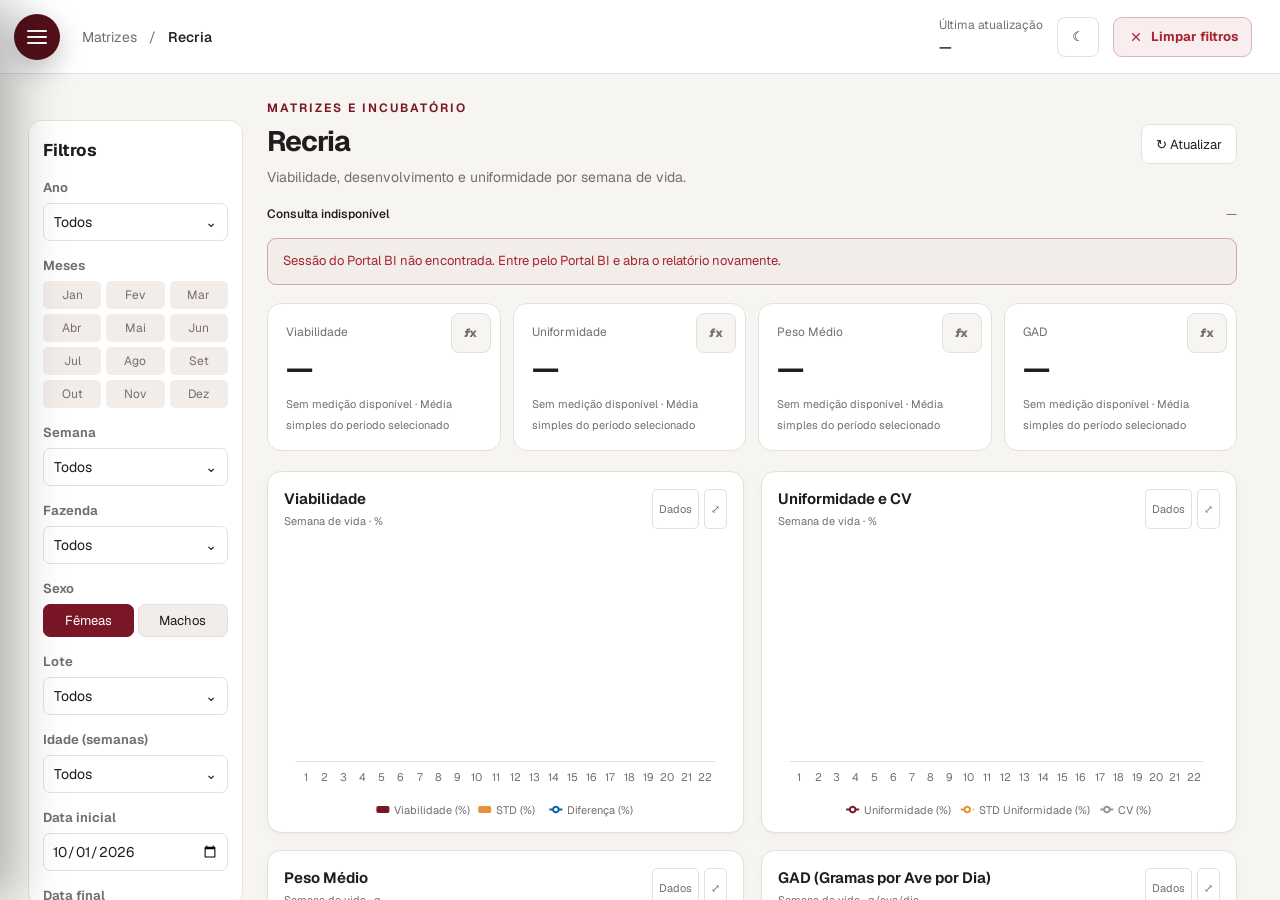
==== index.html @ 06d741af "Add incubator egg utilization views Add egg-origin filtering and classification, weekly and monthly " ====
<!DOCTYPE html>
<html lang="pt-BR" data-theme="light">
<head>
  <meta charset="utf-8">
  <meta name="viewport" content="width=device-width, initial-scale=1">
  <meta name="description" content="BI Matrizes — Viabilidade, desenvolvimento e uniformidade por semana de vida.">
  <link rel="icon" href="assets/img/favicon-granja.png">
  <title>BI Matrizes | Recria</title>
  <script>
    try { const theme = localStorage.getItem('bi-zootecnico-theme'); document.documentElement.dataset.theme = theme === 'dark' ? 'dark' : 'light'; } catch (_) {}
  </script>
  <link rel="stylesheet" href="assets/vendor/geist/index.css">
  <link rel="stylesheet" href="assets/css/zootecnico-base.css?v=20261008-filtros-abertos">
  <link rel="stylesheet" href="assets/css/matrizes.css?v=20261023-origem-ovos">
</head>
<body class="matrizes-page" data-page="recria">
  <div id="matrizesApp"></div>
  <noscript>Ative o JavaScript para consultar os indicadores de Matrizes.</noscript>
  <script src="assets/vendor/echarts/echarts.min.js"></script>
  <script src="assets/js/config.js?v=20261008-filtros-abertos"></script>
  <script src="assets/js/api.js?v=20261008-filtros-abertos"></script>
  <script src="assets/js/theme.js?v=20261008-filtros-abertos"></script>
  <script src="assets/js/matrizes-settings.js?v=20261008-filtros-abertos"></script>
  <script src="assets/js/matrizes-data.js?v=20261008-filtros-abertos"></script>
  <script src="assets/js/matrizes-pages.js?v=20261023-origem-ovos"></script>
  <script src="assets/js/matrizes-sidebar.js?v=20261008-filtros-abertos-sidebar"></script>
  <script src="assets/js/matrizes-formulas.js?v=20261023-origem-ovos"></script>
  <script src="assets/js/matrizes-chart-labels.js?v=20261008-filtros-abertos"></script>
  <script src="assets/js/matrizes-chart-layout.js?v=20261008-filtros-abertos"></script>
  <script src="assets/js/matrizes-chart-style.js?v=20261008-filtros-abertos"></script>
  <script src="assets/js/matrizes-period-drill.js?v=20261019-dia-semana"></script>
  <script src="assets/js/matrizes-app.js?v=20261023-origem-ovos"></script>
</body>
</html>
---- assets/vendor/geist/index.css ----
/* geist-cyrillic-ext-wght-normal */
@font-face {
  font-family: 'Geist Variable';
  font-style: normal;
  font-display: swap;
  font-weight: 100 900;
  src: url(./files/geist-cyrillic-ext-wght-normal.woff2) format('woff2-variations');
  unicode-range: U+0460-052F,U+1C80-1C8A,U+20B4,U+2DE0-2DFF,U+A640-A69F,U+FE2E-FE2F;
}

/* geist-cyrillic-wght-normal */
@font-face {
  font-family: 'Geist Variable';
  font-style: normal;
  font-display: swap;
  font-weight: 100 900;
  src: url(./files/geist-cyrillic-wght-normal.woff2) format('woff2-variations');
  unicode-range: U+0301,U+0400-045F,U+0490-0491,U+04B0-04B1,U+2116;
}

/* geist-vietnamese-wght-normal */
@font-face {
  font-family: 'Geist Variable';
  font-style: normal;
  font-display: swap;
  font-weight: 100 900;
  src: url(./files/geist-vietnamese-wght-normal.woff2) format('woff2-variations');
  unicode-range: U+0102-0103,U+0110-0111,U+0128-0129,U+0168-0169,U+01A0-01A1,U+01AF-01B0,U+0300-0301,U+0303-0304,U+0308-0309,U+0323,U+0329,U+1EA0-1EF9,U+20AB;
}

/* geist-latin-ext-wght-normal */
@font-face {
  font-family: 'Geist Variable';
  font-style: normal;
  font-display: swap;
  font-weight: 100 900;
  src: url(./files/geist-latin-ext-wght-normal.woff2) format('woff2-variations');
  unicode-range: U+0100-02BA,U+02BD-02C5,U+02C7-02CC,U+02CE-02D7,U+02DD-02FF,U+0304,U+0308,U+0329,U+1D00-1DBF,U+1E00-1E9F,U+1EF2-1EFF,U+2020,U+20A0-20AB,U+20AD-20C0,U+2113,U+2C60-2C7F,U+A720-A7FF;
}

/* geist-latin-wght-normal */
@font-face {
  font-family: 'Geist Variable';
  font-style: normal;
  font-display: swap;
  font-weight: 100 900;
  src: url(./files/geist-latin-wght-normal.woff2) format('woff2-variations');
  unicode-range: U+0000-00FF,U+0131,U+0152-0153,U+02BB-02BC,U+02C6,U+02DA,U+02DC,U+0304,U+0308,U+0329,U+2000-206F,U+20AC,U+2122,U+2191,U+2193,U+2212,U+2215,U+FEFF,U+FFFD;
}
---- assets/css/zootecnico-base.css ----
:root {
  color-scheme: light;

  --background: #f7f5f1;
  --foreground: #211b1d;

  --card: #ffffff;
  --card-foreground: #211b1d;

  --popover: #ffffff;
  --popover-foreground: #211b1d;

  --primary: #7a1726;
  --primary-foreground: #ffffff;
  --primary-2: #a52a3c;

  --secondary: #f2ede9;
  --secondary-foreground: #352d2f;

  --accent: #c29b2f;
  --accent-foreground: #211b1d;

  --muted: #f1ede8;
  --muted-foreground: #766d70;

  --border: #e6dfda;
  --input: #e6dfda;
  --ring: rgba(122, 23, 38, 0.24);

  --destructive: #a62532;

  --radius: 14px;

  --shadow-sm:
    0 1px 2px rgba(24, 18, 20, 0.03), 0 4px 14px rgba(24, 18, 20, 0.025);

  --shadow-md:
    0 1px 2px rgba(24, 18, 20, 0.04), 0 12px 34px rgba(24, 18, 20, 0.055);
}

.api-filter-progress { position:fixed; right:20px; bottom:18px; z-index:3000; display:flex; align-items:center; gap:10px; padding:12px 18px; border:1px solid var(--border); border-radius:10px; background:var(--card); color:var(--primary); box-shadow:0 5px 22px #0002; font-size:13px; font-weight:650; pointer-events:none; }
.api-filter-progress::before { content:""; width:15px; height:15px; border:2px solid var(--border); border-top-color:var(--primary); border-radius:50%; animation:api-filter-spin .8s linear infinite; }
@keyframes api-filter-spin { to { transform:rotate(360deg); } }
@media (prefers-reduced-motion:reduce) { .api-filter-progress::before { animation:none; } }

:root[data-theme="dark"] {
  color-scheme: dark;

  --background: #111113;
  --foreground: #f3eeee;

  --card: #171719;
  --card-foreground: #f3eeee;

  --popover: #1b1b1e;
  --popover-foreground: #f3eeee;

  --primary: #b84b5e;
  --primary-foreground: #ffffff;
  --primary-2: #8d2538;

  --secondary: #232326;
  --secondary-foreground: #f0e9e9;

  --accent: #d1ad42;
  --accent-foreground: #171719;

  --muted: #222225;
  --muted-foreground: #aaa0a3;

  --border: #2e2e33;
  --input: #333338;
  --ring: rgba(184, 75, 94, 0.28);

  --destructive: #d1505b;

  --shadow-sm: 0 1px 2px rgba(0, 0, 0, 0.28);

  --shadow-md: 0 16px 42px rgba(0, 0, 0, 0.32);
}

* {
  box-sizing: border-box;
}

html,
body {
  margin: 0;
  min-height: 100%;
}

body {
  background:
    radial-gradient(
      circle at 86% -10%,
      color-mix(in srgb, var(--primary) 7%, transparent),
      transparent 28%
    ),
    var(--background);

  color: var(--foreground);

  font-family:
    Inter,
    ui-sans-serif,
    system-ui,
    -apple-system,
    BlinkMacSystemFont,
    "Segoe UI",
    sans-serif;

  -webkit-font-smoothing: antialiased;
}

button,
select,
input {
  font: inherit;
}

.hidden {
  display: none !important;
}

.app-shell {
  width: min(1760px, calc(100% - 32px));
  margin: 0 auto;
  padding: 26px 0 42px;
}

.page-header {
  display: flex;
  align-items: flex-start;
  justify-content: space-between;
  gap: 24px;

  margin-bottom: 20px;
}

.page-header h1 {
  margin: 5px 0 4px;

  font-size: clamp(28px, 2.1vw, 38px);
  line-height: 1.05;

  font-weight: 760;
  letter-spacing: -0.04em;
}

.page-header p {
  margin: 0;

  color: var(--muted-foreground);

  font-size: 13px;
}

.eyebrow {
  color: var(--accent);

  font-size: 10px;
  font-weight: 800;

  letter-spacing: 0.07em;
  text-transform: uppercase;
}

.header-toolbar {
  display: flex;
  align-items: center;
  gap: 10px;
}

.icon-button {
  min-width: 40px;
  height: 40px;

  display: inline-flex;
  align-items: center;
  justify-content: center;
  gap: 8px;

  padding: 0 11px;

  border: 1px solid var(--border);
  border-radius: 10px;

  background: var(--card);
  color: var(--foreground);

  cursor: pointer;
  text-decoration: none;

  box-shadow: var(--shadow-sm);
}

.icon-button:hover {
  background: var(--secondary);
}

.icon-button-label {
  min-width: auto;

  color: var(--primary);

  font-size: 12px;
  font-weight: 700;
}

.update-meta {
  padding-left: 12px;

  border-left: 1px solid var(--border);
}

.update-meta span {
  display: block;

  margin-bottom: 2px;

  color: var(--muted-foreground);

  font-size: 9px;
  font-weight: 800;

  letter-spacing: 0.05em;
  text-transform: uppercase;
}

.update-meta strong {
  display: block;

  font-size: 11px;
  font-weight: 650;
}

.card {
  border: 1px solid var(--border);
  border-radius: var(--radius);

  background: var(--card);
  color: var(--card-foreground);

  box-shadow: var(--shadow-sm);
}

.filter-card {
  margin-bottom: 16px;
  padding: 14px;
}

.filter-card-top {
  display: flex;
  align-items: flex-start;
  justify-content: space-between;
  gap: 16px;

  margin-bottom: 12px;
}

.filter-card-top h2 {
  margin: 0;

  font-size: 13px;
}

.filter-card-top p {
  margin: 2px 0 0;

  color: var(--muted-foreground);

  font-size: 10px;
}

.filters-grid {
  display: grid;
  gap: 9px;
}

.first-page-filters {
  grid-template-columns: repeat(6, minmax(145px, 1fr));
}

.details-filters {
  grid-template-columns: repeat(5, minmax(145px, 1fr));
}

.filter-field {
  min-width: 0;
}

.filter-field > span {
  display: block;

  margin: 0 0 5px 2px;

  color: var(--muted-foreground);

  font-size: 9px;
  font-weight: 750;
}

.filter-field select {
  width: 100%;
  min-height: 40px;

  padding: 0 11px;

  border: 1px solid var(--input);
  border-radius: 9px;

  background: var(--background);
  color: var(--foreground);
}

.button {
  min-height: 36px;

  padding: 0 13px;

  border: 1px solid transparent;
  border-radius: 9px;

  cursor: pointer;

  font-size: 11px;
  font-weight: 700;
}

.button-ghost-danger {
  border-color: color-mix(in srgb, var(--destructive) 22%, var(--border));

  background: color-mix(in srgb, var(--destructive) 8%, var(--card));

  color: var(--destructive);
}

.button-ghost-danger:hover {
  background: var(--destructive);
  color: #fff;
}

/* Choices.js */
.choices {
  margin: 0 !important;
}

.choices__inner {
  min-height: 40px !important;

  display: flex;
  align-items: center;

  padding: 6px 32px 6px 10px !important;

  border: 1px solid var(--input) !important;
  border-radius: 9px !important;

  background: var(--background) !important;
  color: var(--foreground) !important;

  font-size: 12px !important;
}

.is-focused .choices__inner,
.is-open .choices__inner {
  border-color: var(--primary) !important;

  box-shadow: 0 0 0 3px var(--ring) !important;
}

.choices__list--single {
  padding: 0 !important;
}

.choices__list--dropdown,
.choices__list[aria-expanded] {
  z-index: 60 !important;

  margin-top: 6px !important;

  border: 1px solid var(--border) !important;
  border-radius: 10px !important;

  background: var(--popover) !important;
  color: var(--popover-foreground) !important;

  box-shadow: var(--shadow-md) !important;
}

.choices__input {
  border: 1px solid var(--border) !important;
  border-radius: 8px !important;

  background: var(--background) !important;
  color: var(--foreground) !important;
}

.choices__item--selectable.is-highlighted {
  background: var(--secondary) !important;
  color: var(--foreground) !important;
}

/* Alert */
.alert {
  margin-bottom: 14px;
  padding: 11px 13px;

  border-radius: 10px;

  font-size: 11px;
}

.alert-error {
  border: 1px solid color-mix(in srgb, var(--destructive) 34%, var(--border));

  background: color-mix(in srgb, var(--destructive) 9%, var(--card));

  color: var(--destructive);
}

/* First page grid */
.dashboard-grid {
  display: grid;
  grid-template-columns: repeat(3, minmax(0, 1fr));

  gap: 12px;
}

.metric-card {
  min-width: 0;

  padding: 13px;

  border: 1px solid var(--border);
  border-radius: var(--radius);

  background: var(--card);

  box-shadow: var(--shadow-sm);
}

.metric-card-wide {
  grid-column: span 2;
}

.metric-card-header {
  display: flex;
  align-items: center;
  justify-content: space-between;
  gap: 10px;

  padding-bottom: 9px;
  margin-bottom: 3px;

  border-bottom: 1px solid var(--border);
}

.metric-card-header h2 {
  margin: 0;

  color: var(--primary);

  font-size: 13px;
}

.metric-card-header p {
  margin: 2px 0 0;

  color: var(--muted-foreground);

  font-size: 9px;
}

.card-actions {
  display: flex;
  align-items: center;
  gap: 5px;
}

.mini-button,
.details-button {
  height: 28px;

  display: inline-flex;
  align-items: center;
  justify-content: center;

  padding: 0 8px;

  border: 1px solid var(--border);
  border-radius: 8px;

  background: var(--background);
  color: var(--muted-foreground);

  cursor: pointer;
  text-decoration: none;

  font-size: 9px;
  font-weight: 700;
}

.details-button:hover,
.mini-button:hover {
  background: var(--secondary);
  color: var(--primary);
}

.metric-table-wrapper {
  width: 100%;
  overflow-x: auto;

  scrollbar-width: thin;
}

.metric-table {
  width: 100%;
  min-width: 410px;

  border-collapse: separate;
  border-spacing: 0;

  font-size: 10px;
}

.metric-table th,
.metric-table td {
  padding: 5px 7px;

  border-bottom: 1px solid var(--border);

  text-align: right;
  white-space: nowrap;

  font-variant-numeric: tabular-nums;
}

.metric-table thead th {
  background: var(--card);
  color: var(--primary);

  font-size: 9px;
}

.metric-table .month-cell {
  text-align: left;

  color: var(--muted-foreground);
}

.metric-table tbody tr:hover {
  background: var(--secondary);
}

.metric-table .total-row {
  background: var(--secondary);

  font-weight: 800;
}

.metric-table .total-row .month-cell {
  color: var(--primary);
}

.metric-value-link {
  display: block;

  margin: -5px -7px;
  padding: 5px 7px;

  color: inherit;
  text-decoration: none;

  border-radius: 5px;
}

.metric-value-link:hover {
  background: color-mix(in srgb, var(--primary) 8%, transparent);

  color: var(--primary);
}

.table-sort-button {
  width: 100%;

  display: inline-flex;
  align-items: center;
  justify-content: flex-end;
  gap: 3px;

  padding: 0;

  border: 0;

  background: transparent;
  color: inherit;

  cursor: pointer;

  font: inherit;
  font-weight: inherit;
}

.table-sort-button-month {
  justify-content: flex-start;
}

.sort-icon {
  color: var(--muted-foreground);

  font-size: 8px;
}

.skeleton {
  height: 330px;

  border: 1px solid var(--border);
  border-radius: var(--radius);

  background: linear-gradient(
    90deg,
    var(--card) 0%,
    var(--secondary) 45%,
    var(--card) 100%
  );

  background-size: 220% 100%;

  animation: skeleton 1.2s ease infinite;
}

@keyframes skeleton {
  to {
    background-position: -120% 0;
  }
}

/* Details */
.back-link {
  display: inline-block;

  margin-bottom: 9px;

  color: var(--primary);

  text-decoration: none;

  font-size: 10px;
  font-weight: 700;
}

.details-top-grid {
  display: grid;
  grid-template-columns:
    minmax(190px, 0.62fr)
    minmax(0, 1.5fr)
    minmax(0, 1.5fr);

  gap: 12px;

  margin-bottom: 12px;
}

.metric-summary-card,
.chart-card {
  padding: 15px;
}

.card-heading-row {
  display: flex;
  align-items: flex-start;
  justify-content: space-between;
  gap: 12px;
}

.card-heading-row h2 {
  margin: 2px 0 0;

  font-size: 14px;
}

.card-heading-row p {
  margin: 3px 0 0;

  color: var(--muted-foreground);

  font-size: 10px;
}

.card-kicker {
  color: var(--muted-foreground);

  font-size: 9px;
  font-weight: 800;

  text-transform: uppercase;
  letter-spacing: 0.055em;
}

.metric-summary-value {
  margin-top: 38px;

  font-size: clamp(38px, 4vw, 58px);
  font-weight: 760;

  letter-spacing: -0.055em;
}

.metric-summary-caption {
  margin-top: 6px;

  color: var(--muted-foreground);

  font-size: 10px;
}

.mini-link {
  color: var(--primary);

  font-size: 9px;
  font-weight: 700;

  text-decoration: none;
}

.chart {
  width: 100%;
}

.chart-ranking {
  height: 360px;
}

.chart-evolution {
  height: 390px;
}

.evolution-card {
  padding: 15px;
}

.updating-pill {
  position: fixed;
  right: 18px;
  bottom: 18px;

  z-index: 1000;

  display: inline-flex;
  align-items: center;
  gap: 8px;

  padding: 9px 12px;

  border: 1px solid var(--border);
  border-radius: 999px;

  background: var(--popover);
  color: var(--popover-foreground);

  box-shadow: var(--shadow-md);

  font-size: 10px;
  font-weight: 700;
}

.spinner {
  width: 12px;
  height: 12px;

  border: 2px solid var(--border);
  border-top-color: var(--primary);
  border-radius: 50%;

  animation: spin 0.65s linear infinite;
}

@keyframes spin {
  to {
    transform: rotate(360deg);
  }
}

/* Dialog */
.dialog-layer {
  position: fixed;
  inset: 0;

  z-index: 9999;

  display: grid;
  place-items: center;

  padding: 18px;
}

.dialog-backdrop {
  position: absolute;
  inset: 0;

  background: rgba(0, 0, 0, 0.44);
  backdrop-filter: blur(4px);
}

.dialog-card {
  position: relative;
  z-index: 1;

  width: min(620px, 100%);
  max-height: 90vh;

  overflow-y: auto;

  padding: 18px;

  border: 1px solid var(--border);
  border-radius: 16px;

  background: var(--popover);
  color: var(--popover-foreground);

  box-shadow: var(--shadow-md);
}

.dialog-header {
  display: flex;
  align-items: flex-start;
  justify-content: space-between;
  gap: 18px;

  margin-bottom: 16px;
}

.dialog-header h2 {
  margin: 3px 0 0;
}

.info-block {
  margin-bottom: 14px;
}

.info-block > span {
  display: block;

  margin-bottom: 5px;

  color: var(--muted-foreground);

  font-size: 9px;
  font-weight: 800;

  text-transform: uppercase;
}

.info-block p {
  margin: 0;

  font-size: 12px;
  line-height: 1.55;
}

.code-inline {
  padding: 10px;

  border: 1px solid var(--border);
  border-radius: 9px;

  background: var(--background);

  font-family: Consolas, monospace;
  font-size: 11px;
}

.notice {
  margin: 12px 0;
  padding: 10px;

  border: 1px solid var(--border);
  border-radius: 9px;

  background: color-mix(in srgb, var(--accent) 10%, var(--card));

  font-size: 11px;
}

.notice p {
  margin: 4px 0 0;
}

.code-details summary {
  cursor: pointer;

  color: var(--primary);

  font-size: 10px;
  font-weight: 700;
}

.code-details pre {
  overflow-x: auto;

  padding: 12px;

  border-radius: 10px;

  background: #0d0d0f;
  color: #f4efef;

  font-size: 10px;
}

/* Formulas page compatibility */
.formula-grid {
  display: grid;
  grid-template-columns: repeat(2, minmax(0, 1fr));

  gap: 12px;
}

.formula-card {
  padding: 15px;

  border: 1px solid var(--border);
  border-radius: var(--radius);

  background: var(--card);

  box-shadow: var(--shadow-sm);
}

.formula-title h2 {
  margin: 0;

  color: var(--primary);
}

.formula-title span {
  color: var(--muted-foreground);

  font-size: 9px;
}

.formula-section {
  margin-top: 13px;
}

.formula-section strong {
  display: block;

  margin-bottom: 5px;

  color: var(--muted-foreground);

  font-size: 9px;

  text-transform: uppercase;
}

.formula-section p {
  margin: 0;

  font-size: 11px;
}

/* Responsive */
@media (max-width: 1300px) {
  .first-page-filters {
    grid-template-columns: repeat(3, minmax(180px, 1fr));
  }

  .details-filters {
    grid-template-columns: repeat(3, minmax(170px, 1fr));
  }

  .dashboard-grid {
    grid-template-columns: repeat(2, minmax(0, 1fr));
  }

  .details-top-grid {
    grid-template-columns: repeat(2, minmax(0, 1fr));
  }

  .metric-summary-card {
    grid-column: 1 / -1;
  }
}

@media (max-width: 780px) {
  .app-shell {
    width: min(100% - 18px, 1760px);
    padding-top: 16px;
  }

  .page-header {
    flex-direction: column;
    gap: 12px;
  }

  .header-toolbar {
    width: 100%;
  }

  .update-meta {
    margin-left: auto;
  }

  .filter-card-top p {
    display: none;
  }

  .first-page-filters,
  .details-filters,
  .dashboard-grid,
  .details-top-grid,
  .formula-grid {
    grid-template-columns: 1fr;
  }

  .metric-card-wide {
    grid-column: span 1;
  }

  .chart-ranking {
    height: 330px;
  }

  .chart-evolution {
    height: 350px;
  }

  .metric-summary-card {
    grid-column: auto;
  }
}

/* ============================================================
   V5.1 - LEGIBILIDADE E FILTROS NATIVOS ESTÁVEIS
   ============================================================ */

body {
  font-size: 15px;
}

.page-header h1 {
  font-size: clamp(34px, 2.45vw, 44px);
}

.page-header p {
  font-size: 15px;
}

.eyebrow {
  font-size: 12px;
}

.update-meta span {
  font-size: 10px;
}

.update-meta strong {
  font-size: 13px;
}

.icon-button-label {
  font-size: 13px;
}

.filter-card-top h2 {
  font-size: 15px;
}

.filter-card-top p {
  font-size: 12px;
}

.filter-field > span {
  margin-bottom: 6px;
  font-size: 11px;
}

.filter-field select {
  min-height: 44px;
  padding: 0 38px 0 12px;

  border: 1px solid var(--input);
  border-radius: 10px;

  background-color: var(--background);
  color: var(--foreground);

  font-size: 14px;

  cursor: pointer;

  outline: none;

  transition:
    border-color 0.16s ease,
    box-shadow 0.16s ease,
    background-color 0.16s ease;
}

.filter-field select:hover {
  border-color: color-mix(in srgb, var(--primary) 45%, var(--border));
}

.filter-field select:focus {
  border-color: var(--primary);

  box-shadow: 0 0 0 3px var(--ring);
}

.button {
  font-size: 12px;
}

.metric-card-header h2 {
  font-size: 15px;
}

.metric-card-header p {
  font-size: 11px;
}

.mini-button,
.details-button {
  height: 30px;
  font-size: 10px;
}

.metric-table {
  min-width: 430px;
  font-size: 11.5px;
}

.metric-table thead th {
  font-size: 10.5px;
}

.metric-table th,
.metric-table td {
  padding: 6px 8px;
}

.card-heading-row h2 {
  font-size: 16px;
}

.card-heading-row p,
.metric-summary-caption {
  font-size: 11px;
}

.card-kicker {
  font-size: 10px;
}

.back-link {
  font-size: 11px;
}

.formula-title h2 {
  font-size: 17px;
}

.formula-section strong {
  font-size: 10px;
}

.formula-section p {
  font-size: 12px;
}

/* A V5.1 não depende mais de Choices.js.
   Mantemos esse fallback para evitar qualquer resíduo visual
   caso o navegador ainda tenha o CSS antigo em cache. */
.choices {
  display: none !important;
}

.filter-field select {
  display: block !important;
  visibility: visible !important;
  opacity: 1 !important;
  pointer-events: auto !important;
  position: relative !important;
  z-index: 2;
}

@media (max-width: 780px) {
  .page-header h1 {
    font-size: 30px;
  }

  .filter-field select {
    min-height: 46px;
    font-size: 15px;
  }

  .metric-table {
    font-size: 12px;
  }
}

/* ============================================================
   V5.2 - GEIST + +1 ponto de legibilidade
   ============================================================ */

body {
  font-family:
    "Geist Variable",
    "Geist",
    ui-sans-serif,
    system-ui,
    -apple-system,
    BlinkMacSystemFont,
    "Segoe UI",
    sans-serif;

  font-size: 16px;
}

.page-header h1 {
  font-size: clamp(35px, 2.5vw, 45px);
}

.page-header p {
  font-size: 16px;
}

.eyebrow {
  font-size: 13px;
}

.update-meta span {
  font-size: 11px;
}

.update-meta strong,
.icon-button-label {
  font-size: 14px;
}

.filter-card-top h2 {
  font-size: 16px;
}

.filter-card-top p {
  font-size: 13px;
}

.filter-field > span {
  font-size: 12px;
}

.filter-field select {
  min-height: 46px;
  font-size: 15px;
}

.button {
  font-size: 13px;
}

.metric-card-header h2 {
  font-size: 16px;
}

.metric-card-header p {
  font-size: 12px;
}

.mini-button,
.details-button {
  font-size: 11px;
}

.metric-table {
  font-size: 12.5px;
}

.metric-table thead th {
  font-size: 11.5px;
}

.card-heading-row h2 {
  font-size: 17px;
}

.card-heading-row p,
.metric-summary-caption {
  font-size: 12px;
}

.card-kicker,
.back-link {
  font-size: 11px;
}

.details-filters-with-indicator {
  grid-template-columns: repeat(6, minmax(140px, 1fr));
}

/* Primeira tela passa a ter 7 filtros: 3 + 4 em telas intermediárias. */
.first-page-filters {
  grid-template-columns: repeat(7, minmax(130px, 1fr));
}

@media (max-width: 1500px) {
  .first-page-filters {
    grid-template-columns: repeat(4, minmax(160px, 1fr));
  }

  .details-filters-with-indicator {
    grid-template-columns: repeat(3, minmax(170px, 1fr));
  }
}

@media (max-width: 780px) {
  .page-header h1 {
    font-size: 31px;
  }

  .first-page-filters,
  .details-filters-with-indicator {
    grid-template-columns: 1fr;
  }

  .filter-field select {
    font-size: 16px;
  }

  .metric-table {
    font-size: 13px;
  }
}

/* ============================================================
   V6 STATIC / MOBILE
   ============================================================ */

.static-note {
  margin-top: 8px;
  font-size: 12px;
  color: var(--muted-foreground);
}

@media (max-width: 640px) {
  .app-shell {
    padding-left: 14px;
    padding-right: 14px;
  }

  .page-header {
    gap: 18px;
  }

  .header-toolbar {
    width: 100%;
    justify-content: space-between;
    flex-wrap: wrap;
  }

  .filter-card {
    padding: 14px;
  }

  .metric-card {
    min-width: 0;
  }

  .metric-card-header {
    align-items: flex-start;
    gap: 12px;
  }

  .metric-table-wrapper {
    -webkit-overflow-scrolling: touch;
    scrollbar-width: thin;
  }

  .metric-value-link {
    min-height: 32px;
    display: inline-flex;
    align-items: center;
  }

  .chart {
    min-height: 330px;
  }

  .chart-ranking {
    min-height: 420px;
  }

  .chart-evolution {
    min-height: 360px;
  }
}

/* ============================================================
   V7.2 - PERÍODO + CHECKBOX MULTISELECT
   ============================================================ */

.date-range-toolbar {
  width: min(560px, 100%);
  margin: -10px 0 12px auto;
  padding: 10px 12px;

  display: grid;
  grid-template-columns:
    auto minmax(130px, 1fr)
    auto minmax(130px, 1fr)
    32px;
  align-items: end;
  gap: 8px;

  border: 1px solid var(--border);
  border-radius: 12px;

  background: var(--card);
  box-shadow: var(--shadow-sm);
}

.date-range-title {
  align-self: center;
  display: flex;
  flex-direction: column;
  padding-right: 4px;
}

.date-range-title span,
.date-range-field span {
  font-size: 10px;
  font-weight: 750;
  color: var(--muted-foreground);
  text-transform: uppercase;
  letter-spacing: 0.04em;
}

.date-range-title strong {
  font-size: 12px;
  white-space: nowrap;
}

.date-range-field {
  display: flex;
  flex-direction: column;
  gap: 4px;
}

.date-range-field input {
  width: 100%;
  min-height: 36px;
  padding: 0 9px;

  border: 1px solid var(--input);
  border-radius: 9px;

  color: var(--foreground);
  background: var(--background);

  font: inherit;
  font-size: 12px;
  outline: none;
}

.date-range-field input:focus {
  border-color: var(--primary);
  box-shadow: 0 0 0 3px var(--ring);
}

.date-range-between {
  align-self: end;
  padding-bottom: 9px;
  font-size: 11px;
  color: var(--muted-foreground);
}

.date-range-clear {
  width: 32px;
  height: 36px;
  display: inline-flex;
  align-items: center;
  justify-content: center;

  border: 1px solid var(--border);
  border-radius: 9px;

  background: transparent;
  color: var(--muted-foreground);

  cursor: pointer;
  font-size: 18px;
}

.date-range-clear:hover {
  color: var(--foreground);
  background: var(--muted);
}

.checkbox-multiselect {
  position: relative;
  width: 100%;
}

.checkbox-multiselect-trigger {
  width: 100%;
  min-height: 40px;
  padding: 0 11px;

  display: flex;
  align-items: center;
  justify-content: space-between;
  gap: 10px;

  border: 1px solid var(--input);
  border-radius: 9px;

  background: var(--background);
  color: var(--foreground);

  font: inherit;
  font-size: 12px;
  text-align: left;
  cursor: pointer;
  outline: none;
}

.checkbox-multiselect-trigger:hover {
  border-color: color-mix(in srgb, var(--primary) 45%, var(--border));
}

.checkbox-multiselect.open .checkbox-multiselect-trigger {
  border-color: var(--primary);
  box-shadow: 0 0 0 3px var(--ring);
}

.checkbox-multiselect-trigger.has-selection .checkbox-multiselect-label {
  font-weight: 700;
}

.checkbox-multiselect-label {
  overflow: hidden;
  text-overflow: ellipsis;
  white-space: nowrap;
}

.checkbox-multiselect-chevron {
  flex: 0 0 auto;
  transition: transform 0.16s ease;
}

.checkbox-multiselect.open .checkbox-multiselect-chevron {
  transform: rotate(180deg);
}

.checkbox-multiselect-panel {
  position: absolute;
  z-index: 90;
  top: calc(100% + 6px);
  left: 0;

  width: max(100%, 260px);
  max-width: 380px;
  display: none;

  border: 1px solid var(--border);
  border-radius: 12px;

  background: var(--popover);
  color: var(--popover-foreground);
  box-shadow: var(--shadow-md);

  overflow: hidden;
}

.checkbox-multiselect.open .checkbox-multiselect-panel {
  display: block;
}

.checkbox-multiselect-search-wrap {
  padding: 9px;
  border-bottom: 1px solid var(--border);
}

.checkbox-multiselect-search {
  width: 100%;
  min-height: 36px;
  padding: 0 10px;

  border: 1px solid var(--input);
  border-radius: 8px;

  background: var(--background);
  color: var(--foreground);

  font: inherit;
  font-size: 12px;
  outline: none;
}

.checkbox-multiselect-search:focus {
  border-color: var(--primary);
}

.checkbox-multiselect-list {
  max-height: 290px;
  overflow-y: auto;
  padding: 6px;
}

.checkbox-option {
  min-height: 36px;
  padding: 6px 8px;

  display: flex;
  align-items: center;
  gap: 9px;

  border-radius: 8px;

  cursor: pointer;
  user-select: none;
  font-size: 12px;
}

.checkbox-option:hover {
  background: var(--muted);
}

.checkbox-option input {
  width: 16px;
  height: 16px;
  margin: 0;
  accent-color: var(--primary);
}

.checkbox-option-all {
  margin-bottom: 4px;
  border-bottom: 1px solid var(--border);
  border-radius: 8px 8px 0 0;
  font-weight: 700;
}

.formula-fx {
  font-size: 10px;
  font-weight: 850;
  letter-spacing: -0.02em;
}

@media (max-width: 860px) {
  .date-range-toolbar {
    width: 100%;
    margin-top: 0;
    grid-template-columns:
      minmax(0, 1fr)
      minmax(0, 1fr)
      32px;
  }

  .date-range-title {
    grid-column: 1 / -1;
  }

  .date-range-between {
    display: none;
  }

  .checkbox-multiselect-panel {
    width: 100%;
    max-width: none;
  }
}

/* ============================================================
   V7.3 - ANO/MÊS CHECKBOX NAS DUAS TELAS
   ============================================================ */

.first-page-filters {
  grid-template-columns: repeat(9, minmax(118px, 1fr));
}

.checkbox-multiselect-panel {
  min-width: 220px;
}

.checkbox-option {
  min-height: 34px;
  padding: 7px 9px;
  border-radius: 0;
}

.checkbox-option-all {
  margin-bottom: 2px;
  border-bottom: 1px solid var(--border);
}

.checkbox-option input {
  flex: 0 0 auto;
}

@media (max-width: 1500px) {
  .first-page-filters {
    grid-template-columns: repeat(5, minmax(145px, 1fr));
  }
}

@media (max-width: 980px) {
  .first-page-filters {
    grid-template-columns: repeat(3, minmax(145px, 1fr));
  }
}

@media (max-width: 640px) {
  .first-page-filters {
    grid-template-columns: 1fr;
  }
}

/* ============================================================
   V7.4 - ANO/MÊS PRIMEIROS + FILTRO EFETIVO
   ============================================================ */

.first-page-filters {
  grid-template-columns: repeat(9, minmax(118px, 1fr));
}

@media (max-width: 1500px) {
  .first-page-filters {
    grid-template-columns: repeat(5, minmax(145px, 1fr));
  }
}

@media (max-width: 980px) {
  .first-page-filters {
    grid-template-columns: repeat(3, minmax(145px, 1fr));
  }
}

@media (max-width: 640px) {
  .first-page-filters {
    grid-template-columns: 1fr;
  }
}

/* Allow grid/flex children to shrink to the viewport. */
.app-shell,
.filters-grid > *,
.details-top-grid > *,
.dashboard-grid > *,
.formula-grid > *,
.page-header > *,
.card-heading-row > *,
.filter-card-top > *,
.chart-card,
.chart-ranking,
.chart-evolution,
.metric-summary-card {
  min-width: 0;
}

.chart {
  width: 100%;
  max-width: 100%;
}

.page-header h1,
.card-heading-row h2,
.metric-summary-value,
.checkbox-option span {
  overflow-wrap: anywhere;
}

.checkbox-multiselect-panel {
  min-width: 0;
  width: 100%;
  max-width: 100%;
}

.checkbox-multiselect-label {
  min-width: 0;
}

@media (max-width: 780px) {
  .filter-card-top,
  .metric-card-header {
    flex-wrap: wrap;
  }

  .metric-summary-value {
    font-size: clamp(30px, 9vw, 48px);
  }
}

/* ==========================================================
   V7.6 - NAVEGAÇÃO LATERAL GRANA BRASÍLIA
   ========================================================== */

:root {
  --brand-sidebar: #521019;
  --brand-sidebar-hover: #641522;
  --brand-sidebar-active: #6f1b28;
  --brand-sidebar-gold: #c69b19;
}

.side-nav-root {
  position: fixed;
  inset: 0 auto 0 0;
  z-index: 1400;
  pointer-events: none;
}

.side-nav-rail {
  position: fixed;
  left: 0;
  top: 18px;
  width: 48px;
  min-height: 92px;
  padding: 10px 7px;
  border: 0;
  border-radius: 0 12px 12px 0;
  background: var(--brand-sidebar);
  box-shadow: 0 10px 28px rgb(0 0 0 / 22%);
  color: #fff;
  display: flex;
  flex-direction: column;
  align-items: center;
  justify-content: center;
  gap: 12px;
  cursor: pointer;
  pointer-events: auto;
  transition:
    transform 0.18s ease,
    background 0.18s ease;
}

.side-nav-rail:hover {
  background: var(--brand-sidebar-hover);
  transform: translateX(2px);
}

.side-nav-mark {
  width: 30px;
  height: 30px;
  object-fit: contain;
}

.side-nav-hamburger {
  width: 21px;
  display: grid;
  gap: 4px;
}

.side-nav-hamburger i {
  height: 2px;
  width: 100%;
  display: block;
  background: currentColor;
  border-radius: 999px;
}

.side-nav-overlay {
  position: fixed;
  inset: 0;
  background: rgb(8 13 22 / 45%);
  opacity: 0;
  visibility: hidden;
  pointer-events: none;
  transition:
    opacity 0.2s ease,
    visibility 0.2s ease;
}

.side-nav-panel {
  position: fixed;
  inset: 0 auto 0 0;
  width: min(270px, calc(100vw - 40px));
  padding: 18px 14px 22px;
  background: linear-gradient(180deg, #521019 0%, #451019 100%);
  color: #fff;
  box-shadow: 18px 0 48px rgb(0 0 0 / 30%);
  transform: translateX(-102%);
  pointer-events: auto;
  transition: transform 0.22s ease;
  display: flex;
  flex-direction: column;
}

.side-nav-root.open .side-nav-panel {
  transform: translateX(0);
}
.side-nav-root.open .side-nav-overlay {
  opacity: 1;
  visibility: visible;
  pointer-events: auto;
}
.side-nav-root.open .side-nav-rail {
  visibility: hidden;
}

.side-nav-brand {
  padding: 2px 4px 0;
}

.side-nav-panel-head {
  display: flex;
  align-items: flex-start;
  justify-content: space-between;
  gap: 10px;
}

.side-nav-logo {
  width: 185px;
  max-width: calc(100% - 42px);
  height: auto;
  object-fit: contain;
}

.side-nav-close {
  width: 32px;
  height: 32px;
  border: 1px solid rgb(255 255 255 / 16%);
  border-radius: 8px;
  background: transparent;
  color: rgb(255 255 255 / 84%);
  font: inherit;
  font-size: 22px;
  line-height: 1;
  cursor: pointer;
}

.side-nav-close:hover {
  background: rgb(255 255 255 / 8%);
}

.side-nav-section-title {
  margin-top: 10px;
  padding: 0 2px 7px;
  color: var(--brand-sidebar-gold);
  border-bottom: 1px solid rgb(198 155 25 / 30%);
  font-size: 11px;
  line-height: 1.2;
  font-weight: 800;
  letter-spacing: 0.02em;
  text-align: center;
  width: 100%;
  display: block; /* ou block, se já não for */
}

.side-nav-links {
  display: grid;
  gap: 3px;
  padding: 4px 4px 0;
}

.side-nav-link {
  min-height: 36px;
  padding: 8px 10px;
  display: flex;
  align-items: center;
  border-left: 3px solid transparent;
  border-radius: 3px;
  color: rgb(255 255 255 / 76%);
  text-decoration: none;
  font-size: 13px;
  font-weight: 500;
  transition:
    background 0.15s ease,
    color 0.15s ease,
    border-color 0.15s ease;
}

.side-nav-link:hover {
  color: #fff;
  background: rgb(255 255 255 / 5%);
}

.side-nav-link.active {
  color: #fff;
  background: var(--brand-sidebar-active);
  border-left-color: var(--brand-sidebar-gold);
  font-weight: 700;
}

body.side-nav-open {
  overflow: hidden;
}

/* Lotes em criação */
.lotes-kpi-grid {
  display: grid;
  grid-template-columns: repeat(5, minmax(0, 1fr));
  gap: 14px;
  margin: 18px 0;
}

.lotes-kpi {
  min-width: 0;
  padding: 18px;
}

.lotes-kpi .card-heading-row {
  align-items: flex-start;
}

.lotes-kpi-label {
  color: var(--muted-foreground);
  font-size: 0.84rem;
  font-weight: 650;
}

.lotes-kpi-value {
  margin-top: 10px;
  font-size: clamp(1.45rem, 2.6vw, 2.15rem);
  line-height: 1;
  font-weight: 760;
  letter-spacing: -0.04em;
}

.lotes-kpi-caption {
  margin-top: 8px;
  color: var(--muted-foreground);
  font-size: 0.78rem;
}

.formula-mini-button {
  width: 30px;
  height: 30px;
  border: 1px solid var(--border);
  border-radius: 9px;
  background: var(--secondary);
  color: var(--foreground);
  cursor: pointer;
  font: inherit;
  font-weight: 700;
}

.lotes-table-card {
  overflow: hidden;
}

.lotes-table-wrap {
  overflow: auto;
  max-height: 62vh;
}

.lotes-table {
  width: 100%;
  border-collapse: separate;
  border-spacing: 0;
  min-width: 1100px;
}

.lotes-table th,
.lotes-table td {
  padding: 11px 12px;
  border-bottom: 1px solid var(--border);
  text-align: left;
  white-space: nowrap;
  font-size: 0.83rem;
}

.lotes-table th {
  position: sticky;
  top: 0;
  z-index: 2;
  background: var(--card);
  color: var(--muted-foreground);
  font-weight: 680;
}

.lotes-table tbody tr:hover td {
  background: var(--secondary);
}

.lotes-age-badge {
  display: inline-flex;
  align-items: center;
  justify-content: center;
  min-width: 54px;
  padding: 5px 8px;
  border-radius: 999px;
  background: var(--secondary);
  font-weight: 650;
}

.formula-page-section + .formula-page-section {
  margin-top: 34px;
}

.formula-section-header {
  margin-bottom: 14px;
}

.formula-section-header h2 {
  margin: 0 0 4px;
}

.formula-section-header p {
  margin: 0;
  color: var(--muted-foreground);
}

@media (max-width: 1300px) {
  .lotes-kpi-grid {
    grid-template-columns: repeat(3, minmax(0, 1fr));
  }
}

@media (max-width: 780px) {
  .side-nav-rail {
    top: 12px;
    bottom: auto;
    min-height: 84px;
  }

  .lotes-kpi-grid {
    grid-template-columns: repeat(2, minmax(0, 1fr));
  }
}

@media (max-width: 520px) {
  .lotes-kpi-grid {
    grid-template-columns: 1fr;
  }
}

/* ==========================================================
   V7.11 - LOTES EM CRIAÇÃO / referência operacional
   ========================================================== */
.lotes-reference-page {
}
.lotes-shell {
  width: min(1880px, calc(100% - 28px));
  padding-top: 14px;
}
.lotes-compact-header {
  display: flex;
  align-items: center;
  justify-content: space-between;
  gap: 18px;
  margin-bottom: 12px;
}
.lotes-compact-header h1 {
  margin: 4px 0 0;
  font-size: clamp(26px, 2.2vw, 36px);
  line-height: 1;
  letter-spacing: -0.04em;
}
.lotes-period-badge {
  display: flex;
  align-items: center;
  gap: 9px;
  color: var(--primary);
  font-size: 11px;
  font-weight: 800;
  white-space: nowrap;
}
.lotes-period-badge strong {
  display: grid;
  place-items: center;
  min-width: 29px;
  height: 29px;
  padding: 0 7px;
  border-radius: 4px;
  background: var(--primary);
  color: #fff;
  font-size: 14px;
}
.lotes-history-link {
  display: inline-flex;
  align-items: center;
  min-height: 40px;
  padding: 0 10px;
  border-radius: 5px;
  color: var(--primary);
  font-size: 11px;
  font-weight: 800;
  text-decoration: none;
  white-space: nowrap;
}
.lotes-history-link:hover,
.lotes-history-link:focus-visible { background: color-mix(in srgb, var(--primary) 10%, transparent); }
.lotes-history-link strong {
  display: inline-grid;
  place-items: center;
  min-width: 29px;
  height: 29px;
  margin-left: 7px;
  padding: 0 7px;
  border-radius: 4px;
  background: var(--primary);
  color: #fff;
  font-size: 14px;
}
.history-current-label { color: var(--primary); font-size: 11px; font-weight: 800; white-space: nowrap; }
.history-shell { width: min(1880px, calc(100% - 28px)); padding-top: 14px; }
.history-filter-card { margin-bottom: 14px; }
.history-filters { display: grid; grid-template-columns: repeat(6, minmax(120px, 1fr)); gap: 12px; }
.history-filter-field { display: grid; gap: 4px; min-width: 0; }
.history-filter-field span { color: var(--muted-foreground); font-size: 10px; font-weight: 720; }
.history-multi-select { position: relative; min-width: 0; }
.history-multi-select summary { display: flex; align-items: center; justify-content: space-between; min-height: 40px; padding: 0 10px; border: 1px solid var(--border); border-radius: 5px; background: var(--card); color: var(--foreground); font-size: 12px; cursor: pointer; list-style: none; }
.history-multi-select summary::-webkit-details-marker { display: none; }
.history-multi-select summary::after { content: "⌄"; color: var(--muted-foreground); font-size: 12px; }
.history-multi-select[open] summary { border-color: var(--primary); border-bottom-left-radius: 0; border-bottom-right-radius: 0; }
.history-multi-menu { position: absolute; z-index: 8; top: 100%; left: 0; right: 0; max-height: 250px; overflow: auto; padding: 6px; border: 1px solid var(--primary); border-top: 0; border-radius: 0 0 5px 5px; background: var(--card); box-shadow: 0 8px 20px rgba(0,0,0,.12); }
.history-multi-menu label { display: flex; align-items: center; gap: 7px; min-height: 28px; padding: 3px 5px; color: var(--foreground); font-size: 11px; cursor: pointer; }
.history-multi-menu label:hover { background: color-mix(in srgb, var(--primary) 8%, var(--card)); }
.history-multi-menu input { accent-color: var(--primary); }
.history-kpis { display: grid; grid-template-columns: repeat(4, minmax(0, 1fr)); gap: 12px; margin-bottom: 14px; }
.history-kpi { padding: 14px 16px; border-top: 2px solid var(--primary); }
.history-kpi span { color: var(--muted-foreground); font-size: 11px; }
.history-kpi strong { display: block; margin-top: 5px; color: var(--foreground); font-size: 22px; font-variant-numeric: tabular-nums; }
.history-table-card { overflow: hidden; }
.history-table-heading { display: flex; justify-content: space-between; align-items: center; gap: 16px; padding: 15px 16px; border-bottom: 1px solid var(--border); }
.history-table-heading h2 { margin: 0; font-size: 15px; }
.history-table-heading p { margin: 4px 0 0; color: var(--muted-foreground); font-size: 12px; }
.history-year-filter { display: inline-flex; align-items: center; gap: 4px; flex-wrap: wrap; }
.history-year-button { min-width: 52px; min-height: 32px; padding: 0 10px; border: 1px solid var(--border); border-radius: 5px; background: var(--card); color: var(--muted-foreground); font: inherit; font-size: 11px; font-weight: 750; cursor: pointer; }
.history-year-button:hover, .history-year-button:focus-visible { border-color: var(--primary); color: var(--primary); }
.history-year-button.active { border-color: var(--primary); background: var(--primary); color: #fff; }
.history-source { color: var(--primary); font-size: 11px; font-weight: 750; }
.history-table-wrap { max-width: 100%; overflow: auto; }
.history-table { width: 100%; min-width: 2100px; border-collapse: collapse; font-size: 12px; }
.history-table th, .history-table td { padding: 10px 12px; border-bottom: 1px solid var(--border); text-align: left; white-space: nowrap; }
.history-table thead th { position: sticky; top: 0; z-index: 1; background: var(--card); color: var(--muted-foreground); font-size: 11px; font-weight: 700; }
.history-table th.num, .history-table td.num { text-align: right; font-variant-numeric: tabular-nums; }
.history-table tbody tr:hover td { background: color-mix(in srgb, var(--primary) 5%, var(--card)); }
.history-table tfoot th { background: var(--card); font-weight: 800; }
.history-sort { min-height: 28px; padding: 3px 0; border: 0; background: transparent; color: inherit; font: inherit; font-weight: inherit; cursor: pointer; }
.history-sort span { color: var(--muted-foreground); margin-left: 4px; }
.history-sort.active { color: var(--primary); }
.history-expand { display: inline-flex; align-items: center; gap: 8px; min-height: 30px; padding: 0; border: 0; background: transparent; color: var(--foreground); font: inherit; text-align: left; cursor: pointer; }
.history-expand span:first-child { display: inline-grid; place-items: center; width: 17px; height: 17px; border: 1px solid var(--border); border-radius: 3px; color: var(--primary); font-weight: 800; }
.history-level-0 td { background: color-mix(in srgb, var(--primary) 7%, var(--card)); font-weight: 800; }
.history-level-1 td { background: color-mix(in srgb, var(--primary) 3%, var(--card)); font-weight: 650; }
.history-level-1 td:first-child { padding-left: 34px; }
.history-level-2 td:first-child { padding-left: 58px; }
.history-level-3 td:first-child { padding-left: 84px; color: var(--muted-foreground); }
.history-empty { padding: 32px !important; color: var(--muted-foreground); text-align: center !important; }
@media (max-width: 980px) { .history-filters { grid-template-columns: repeat(3, minmax(120px, 1fr)); } .history-kpis { grid-template-columns: repeat(2, minmax(0, 1fr)); } }
@media (max-width: 640px) { .history-filters { grid-template-columns: 1fr; } .history-kpis { grid-template-columns: 1fr 1fr; gap: 8px; } .history-kpi { padding: 11px; } .history-kpi strong { font-size: 18px; } .history-header .card-actions { gap: 4px; } .history-table-heading { align-items: flex-start; flex-direction: column; } .history-year-filter { width: 100%; } .history-year-button { flex: 1; } }
.lotes-filter-strip {
  padding: 10px 12px;
  border-radius: 8px;
}
.lotes-filter-row {
  display: grid;
  grid-template-columns: repeat(6, minmax(132px, 1fr)) auto;
  align-items: end;
  gap: 12px;
}
.lotes-select-field {
  min-width: 0;
  display: grid;
  gap: 4px;
}
.lotes-select-field > span {
  color: var(--muted-foreground);
  font-size: 10px;
  font-weight: 720;
}
.lotes-select-field select {
  width: 100%;
  height: 34px;
  padding: 0 34px 0 10px;
  border: 1px solid var(--border);
  border-radius: 5px;
  background: var(--card);
  color: var(--foreground);
  font-size: 12px;
  outline: none;
}
.lotes-select-field select:focus {
  border-color: var(--primary);
  box-shadow: 0 0 0 3px var(--ring);
}
.lotes-clear-button {
  height: 34px;
  padding: 0 14px;
  border: 0;
  border-radius: 5px;
  background: var(--primary);
  color: #fff;
  font-size: 11px;
  font-weight: 760;
  cursor: pointer;
  white-space: nowrap;
  box-shadow: var(--shadow-sm);
}
.lotes-clear-button:hover {
  background: var(--primary-2);
}
.lotes-reference-kpis {
  display: grid;
  grid-template-columns: repeat(5, minmax(0, 1fr));
  gap: 12px;
  margin: 14px 0;
}
.lotes-reference-kpi {
  position: relative;
  min-height: 92px;
  padding: 14px 15px;
  display: grid;
  grid-template-columns: 42px 1fr;
  align-items: center;
  gap: 12px;
  overflow: hidden;
  border-radius: 8px;
}
.lotes-kpi-topline {
  position: absolute;
  inset: 0 0 auto;
  height: 2px;
  background: var(--accent);
}
.lotes-reference-icon {
  width: 36px;
  height: 36px;
  display: grid;
  place-items: center;
  border-radius: 50%;
  background: var(--primary);
  color: #fff;
}
.lotes-reference-icon svg {
  width: 20px;
  height: 20px;
  fill: none;
  stroke: currentColor;
  stroke-width: 1.8;
  stroke-linecap: round;
  stroke-linejoin: round;
}
.lotes-reference-label {
  color: var(--muted-foreground);
  font-size: 11px;
  font-weight: 690;
}
.lotes-reference-value {
  margin-top: 4px;
  font-size: clamp(21px, 2vw, 27px);
  line-height: 1;
  font-weight: 650;
  letter-spacing: -0.025em;
}
.lotes-charts-grid {
  display: grid;
  grid-template-columns: repeat(3, minmax(0, 1fr));
  gap: 14px;
  margin-bottom: 14px;
}
.lotes-chart-card {
  padding: 12px 14px 8px;
  border-radius: 8px;
  overflow: hidden;
}
.lotes-chart-card header {
  min-height: 38px;
}
.lotes-chart-card h2 {
  margin: 0;
  color: var(--primary);
  font-size: 13px;
  font-weight: 760;
}
.chart-legend {
  display: flex;
  flex-wrap: wrap;
  gap: 8px;
  margin-top: 4px;
  color: var(--muted-foreground);
  font-size: 10px;
}
.chart-legend span {
  display: inline-flex;
  align-items: center;
  gap: 4px;
}
.dot {
  width: 7px;
  height: 7px;
  border-radius: 999px;
  display: inline-block;
}
.dot-primary {
  background: var(--primary);
}
.dot-accent {
  background: var(--accent);
}
.lotes-chart {
  height: 285px;
  width: 100%;
}
.lotes-reference-table-card {
  padding: 10px 12px 0;
  border-radius: 8px;
  overflow: hidden;
}
.lotes-reference-table-wrap {
  max-height: 285px;
  overflow: auto;
  border: 1px solid var(--border);
  border-radius: 6px;
}
.lotes-reference-table {
  min-width: 980px;
}
.lotes-reference-table th,
.lotes-reference-table td {
  padding: 7px 9px;
  font-size: 10.5px;
}
.lotes-reference-table thead th {
  position: sticky;
  top: 0;
  z-index: 3;
  background: color-mix(in srgb, var(--accent) 8%, var(--card));
  color: var(--foreground);
  font-weight: 760;
}
.lotes-reference-table tbody tr:nth-child(even) td {
  background: color-mix(in srgb, var(--secondary) 70%, transparent);
}
.lotes-reference-table .num {
  text-align: right;
  font-variant-numeric: tabular-nums;
}
.lotes-reference-table tfoot th {
  position: sticky;
  bottom: 0;
  z-index: 2;
  padding: 7px 9px;
  background: var(--card);
  border-top: 2px solid var(--border);
  font-size: 10.5px;
  font-weight: 800;
}
@media (max-width: 1450px) {
  .lotes-filter-row {
    grid-template-columns: repeat(3, minmax(150px, 1fr)) auto;
  }
  .lotes-clear-button {
    grid-column: auto;
  }
  .lotes-charts-grid {
    grid-template-columns: repeat(2, minmax(0, 1fr));
  }
  .lotes-chart-card:last-child {
    grid-column: 1/-1;
  }
  .lotes-reference-kpis {
    grid-template-columns: repeat(3, minmax(0, 1fr));
  }
}
@media (max-width: 900px) {
  .lotes-filter-row {
    grid-template-columns: repeat(2, minmax(0, 1fr));
  }
  .lotes-clear-button {
    grid-column: 1/-1;
  }
  .lotes-reference-kpis {
    grid-template-columns: repeat(2, minmax(0, 1fr));
  }
  .lotes-charts-grid {
    grid-template-columns: 1fr;
  }
  .lotes-chart-card:last-child {
    grid-column: auto;
  }
  .lotes-chart {
    height: 270px;
  }
}
@media (max-width: 560px) {
  .lotes-shell {
    width: min(100% - 18px, 1880px);
    padding-top: 12px;
  }
  .lotes-compact-header {
    align-items: flex-start;
  }
  .lotes-period-badge span {
    display: none;
  }
  .lotes-filter-row {
    grid-template-columns: 1fr;
  }
  .lotes-reference-kpis {
    grid-template-columns: 1fr;
  }
  .lotes-reference-kpi {
    min-height: 82px;
  }
  .lotes-chart {
    height: 250px;
  }
}

/* ============================================================
   V7.12 - FILTROS LOTES NO MESMO PADRAO DO DESEMPENHO
   ============================================================ */
.lotes-filter-card {
  margin-top: 14px;
}

.lotes-page-filters {
  grid-template-columns: repeat(7, minmax(140px, 1fr));
}

.lotes-page-filters .checkbox-multiselect-trigger {
  min-height: 40px;
}

/* Aviso temporário de indisponibilidade na origem Agrosys. */
.filter-field-tecnico .agrosys-status-note {
  display: flex;
  align-items: center;
  gap: 5px;
  width: fit-content;
  max-width: 100%;
  margin: 0 0 5px 2px;
  padding: 3px 7px;
  border: 1px solid color-mix(in srgb, var(--accent) 42%, var(--border));
  border-radius: 999px;
  background: color-mix(in srgb, var(--accent) 10%, var(--card));
  color: color-mix(in srgb, var(--foreground) 82%, var(--accent));
  font-size: 9px;
  font-weight: 700;
  line-height: 1.2;
}

.filter-field-tecnico .agrosys-status-note-icon {
  display: inline-flex;
  align-items: center;
  justify-content: center;
  flex: 0 0 14px;
  width: 14px;
  height: 14px;
  border-radius: 50%;
  background: var(--accent);
  color: var(--accent-foreground);
  font-size: 9px;
  font-weight: 850;
}

@media (max-width: 780px) {
  .filter-field-tecnico .agrosys-status-note {
    width: 100%;
    border-radius: 9px;
    font-size: 11px;
    white-space: normal;
  }
}

@media (max-width: 1300px) {
  .lotes-page-filters {
    grid-template-columns: repeat(3, minmax(180px, 1fr));
  }
}

@media (max-width: 780px) {
  .lotes-page-filters {
    grid-template-columns: 1fr;
  }
}

/* V7.13 - subtítulo informativo dos gráficos de lotes */
.lotes-chart-card header > div:first-child {
  min-width: 0;
}
.lotes-chart-card .chart-subtitle {
  margin: 3px 0 0;
  color: var(--muted-foreground);
  font-size: 11px;
  line-height: 1.35;
  font-weight: 500;
}

/* ============================================================
   V7.14 - nitidez dos graficos, menu circular e tabela ordenavel
   ============================================================ */
.side-nav-rail {
  top: 14px;
  left: 14px;
  width: 46px;
  height: 46px;
  min-height: 46px;
  padding: 0;
  border-radius: 50%;
  gap: 0;
}
.side-nav-rail:hover {
  transform: translateY(-1px);
}
.side-nav-hamburger {
  width: 20px;
  gap: 4px;
}
.side-nav-hamburger i {
  height: 2px;
}

/* Reserva espaco somente no cabecalho: o botao nao acompanha os graficos/tabelas. */
.side-nav-root {
  position: absolute;
  inset: 0 auto auto 0;
  height: 0;
}
.side-nav-rail {
  position: absolute;
}
.side-nav-overlay,
.side-nav-panel {
  position: fixed;
}
.has-side-nav .app-shell > header:first-child,
.has-side-nav .app-shell > .page-header:first-child {
  padding-left: 58px;
}

.lotes-sort-button {
  width: 100%;
  padding: 0;
  border: 0;
  background: transparent;
  color: inherit;
  font: inherit;
  font-weight: inherit;
  display: inline-flex;
  align-items: center;
  gap: 4px;
  cursor: pointer;
  white-space: nowrap;
}
.lotes-sort-button.num {
  justify-content: flex-end;
}
.lotes-sort-button .sort-icon {
  opacity: 0.48;
  font-size: 10px;
}
.lotes-sort-button:hover .sort-icon,
.lotes-sort-button.active .sort-icon {
  opacity: 1;
  color: var(--primary);
}

/* Os SVGs do ECharts permanecem vetoriais em zoom e telas de alta densidade. */
.lotes-chart > div,
.lotes-chart svg {
  width: 100% !important;
  max-width: 100%;
}
.lotes-chart svg {
  overflow: visible;
}

@media (max-width: 780px) {
  .side-nav-rail {
    top: 10px;
    left: 10px;
    width: 42px;
    height: 42px;
    min-height: 42px;
  }
  .has-side-nav .app-shell > header:first-child,
  .has-side-nav .app-shell > .page-header:first-child {
    padding-left: 50px;
  }
  .lotes-chart-card {
    padding-left: 10px;
    padding-right: 10px;
  }
  .lotes-chart {
    height: 270px;
  }
}

@media (max-width: 420px) {
  .lotes-reference-table th,
  .lotes-reference-table td {
    font-size: 10px;
  }
}

/* Fórmulas legíveis no desktop e no telefone. */
.dashboard-grid > .metric-card-wide { grid-column: 1 / -1; }
.formula-disclosure { min-width: 0; padding: 0; align-self: start; scroll-margin-top: 20px; }
.formula-disclosure > summary { padding: 14px 16px; min-height: 48px; cursor: pointer; color: var(--primary); font-weight: 650; font-size: 14px; overflow-wrap: anywhere; }
.formula-content { padding: 0 16px 16px; min-width: 0; }
.formula-content p, .formula-explanation { font-size: 14px; line-height: 1.6; overflow-wrap: anywhere; }
.formula-explanation h3 { font-size: 13px; margin: 14px 0 6px; }
.formula-explanation ol { padding-left: 22px; margin: 6px 0; }
.formula-explanation li + li { margin-top: 6px; }
.formula-columns { display: flex; flex-wrap: wrap; gap: 6px; }
.formula-columns code { padding: 3px 6px; border-radius: 5px; background: var(--muted); max-width: 100%; overflow-wrap: anywhere; white-space: normal; }
.formula-content .code-inline, .dialog-body .code-inline { white-space: pre-wrap; overflow-wrap: anywhere; word-break: normal; font-size: 13px; line-height: 1.6; }
.formula-content pre, .dialog-body pre { white-space: pre-wrap; overflow-wrap: anywhere; }
.lotes-formula-section { margin-top: 16px; }
.lotes-formula-section h2 { font-size: 18px; color: var(--primary); }
.lotes-formula-section > p { font-size: 14px; color: var(--muted-foreground); }
.lotes-reference-kpi { position: relative; padding-right: 48px; }
.lotes-reference-kpi .formula-mini-button { position: absolute; top: 6px; right: 6px; min-width: 36px; min-height: 36px; display: inline-flex; align-items: center; justify-content: center; }
.lotes-chart-card .formula-chart-link { display: inline-flex; align-items: center; min-height: 36px; margin-top: 4px; }
#formulaIndicador { margin-top: 14px; }
@media (max-width: 780px) {
  .formula-grid { grid-template-columns: minmax(0, 1fr); }
  .formula-disclosure > summary { min-height: 48px; }
  .lotes-reference-kpi .formula-mini-button { min-width: 44px; min-height: 44px; }
  .lotes-reference-kpi { padding-right: 56px; }
  .formula-chart-link { min-height: 44px !important; }
  .dialog-card { width: min(100%, 680px); max-width: 100%; }
}

/* Fórmulas de Lotes: os mesmos botões e painel do index. */
.lotes-reference-kpi .lotes-formula-button { position: absolute; top: 6px; right: 6px; }
.lotes-chart-card > header { position: relative; padding-right: 42px; }
.lotes-chart-card > header .lotes-formula-button { position: absolute; top: 0; right: 0; }
@media (max-width: 780px) {
  .lotes-formula-button, #formulaFecharLotes { min-width: 44px; min-height: 44px; }
  .lotes-chart-card > header { padding-right: 52px; min-height: 44px; }
}

/* ============================================================
   V7.24 - DIFERENÇA DE AVES ABATIDAS / protótipo visual
   ============================================================ */
.abate-page {
}

.abate-page-filters {
  grid-template-columns: repeat(7, minmax(135px, 1fr));
}

.abate-kpis {
  display: grid;
  grid-template-columns: repeat(4, minmax(0, 1fr));
  gap: 12px;
  margin: 14px 0;
}

.abate-kpi-card {
  position: relative;
  min-height: 112px;
  padding: 16px;
  overflow: hidden;
}

.abate-kpi-accent {
  position: absolute;
  inset: 0 0 auto;
  height: 2px;
  background: var(--accent);
}

.abate-kpi-label {
  color: var(--muted-foreground);
  font-size: 10px;
  font-weight: 760;
}

.abate-kpi-value {
  display: block;
  margin-top: 8px;
  font-size: clamp(24px, 2.4vw, 34px);
  line-height: 1;
  font-weight: 760;
  letter-spacing: -0.04em;
  font-variant-numeric: tabular-nums;
}

.abate-kpi-card small {
  display: block;
  margin-top: 9px;
  color: var(--muted-foreground);
  font-size: 9px;
}

.abate-kpi-diff.is-negative .abate-kpi-accent {
  background: var(--destructive);
}

.abate-kpi-diff.is-negative .abate-kpi-value {
  color: var(--destructive);
}

.abate-kpi-diff.is-positive .abate-kpi-accent {
  background: var(--accent);
}

.abate-kpi-diff.is-positive .abate-kpi-value {
  color: var(--accent);
}

.abate-kpi-diff.is-zero .abate-kpi-value {
  color: var(--muted-foreground);
}

.abate-table-card {
  padding: 15px;
  overflow: hidden;
}

.abate-section-heading {
  margin-bottom: 12px;
}

.abate-section-heading strong {
  color: var(--primary);
}

.abate-table-wrap {
  width: 100%;
  overflow: auto;
  border: 1px solid var(--border);
  border-radius: 10px;
  scrollbar-width: thin;
}

.abate-table {
  width: 100%;
  min-width: 880px;
  border-collapse: separate;
  border-spacing: 0;
  font-size: 10.5px;
}

.abate-table th,
.abate-table td {
  padding: 10px 11px;
  border-bottom: 1px solid var(--border);
  white-space: nowrap;
  text-align: left;
  font-variant-numeric: tabular-nums;
}

.abate-table thead th {
  position: sticky;
  top: 0;
  z-index: 2;
  background: color-mix(in srgb, var(--accent) 8%, var(--card));
  color: var(--foreground);
  font-size: 9.5px;
  font-weight: 780;
}

.abate-table .num {
  text-align: right;
}

.abate-table .action {
  width: 1%;
  text-align: center;
}

.abate-table tbody tr:hover td {
  background: var(--secondary);
}

.abate-table tfoot th {
  position: sticky;
  bottom: 0;
  z-index: 2;
  background: var(--card);
  border-top: 2px solid var(--border);
  border-bottom: 0;
  font-weight: 800;
}

.abate-diff-heading {
  color: var(--primary) !important;
}

.abate-diff-pill {
  display: inline-flex;
  min-width: 68px;
  justify-content: flex-end;
  padding: 4px 7px;
  border: 1px solid var(--border);
  border-radius: 999px;
  background: var(--secondary);
  font-weight: 800;
}

.abate-diff-pill.is-negative,
.abate-summary-diff.is-negative {
  color: var(--destructive);
}

.abate-diff-pill.is-negative {
  border-color: color-mix(in srgb, var(--destructive) 28%, var(--border));
  background: color-mix(in srgb, var(--destructive) 8%, var(--card));
}

.abate-diff-pill.is-positive,
.abate-summary-diff.is-positive {
  color: var(--accent);
}

.abate-diff-pill.is-positive {
  border-color: color-mix(in srgb, var(--accent) 34%, var(--border));
  background: color-mix(in srgb, var(--accent) 9%, var(--card));
}

.abate-diff-pill.is-zero,
.abate-summary-diff.is-zero {
  color: var(--muted-foreground);
}

.abate-table:not(.abate-detail-table) .abate-row.is-negative td:first-child {
  box-shadow: inset 2px 0 0 var(--destructive);
}

.abate-table:not(.abate-detail-table) .abate-row.is-positive td:first-child {
  box-shadow: inset 2px 0 0 var(--accent);
}

.abate-empty {
  padding: 34px !important;
  color: var(--muted-foreground);
  text-align: center !important;
}

.abate-dialog-card {
  width: min(1180px, 100%);
}

.abate-dialog-subtitle {
  margin: 4px 0 0;
  color: var(--muted-foreground);
  font-size: 10px;
}

.abate-modal-summary {
  display: grid;
  grid-template-columns: repeat(4, minmax(0, 1fr));
  gap: 10px;
  margin-bottom: 12px;
}

.abate-modal-summary > div {
  padding: 11px 12px;
  border: 1px solid var(--border);
  border-radius: 10px;
  background: var(--background);
}

.abate-modal-summary span,
.abate-modal-summary strong {
  display: block;
}

.abate-modal-summary span {
  color: var(--muted-foreground);
  font-size: 9px;
  font-weight: 750;
}

.abate-modal-summary strong {
  margin-top: 4px;
  font-size: 18px;
  font-weight: 780;
  font-variant-numeric: tabular-nums;
}

.abate-modal-table-wrap {
  max-height: 54vh;
}

.abate-detail-table {
  min-width: 1040px;
}

@media (max-width: 1400px) {
  .abate-page-filters {
    grid-template-columns: repeat(4, minmax(160px, 1fr));
  }
}

@media (max-width: 1050px) {
  .abate-kpis {
    grid-template-columns: repeat(2, minmax(0, 1fr));
  }

  .abate-page-filters {
    grid-template-columns: repeat(2, minmax(170px, 1fr));
  }
}

@media (max-width: 780px) {
  .abate-page-filters,
  .abate-kpis,
  .abate-modal-summary {
    grid-template-columns: 1fr;
  }

  .abate-table-card {
    padding: 11px;
  }

  .abate-kpi-card {
    min-height: 98px;
  }
}

/* RxP: leitura e controles no padrão dos demais indicadores. */
.abate-kpi-label { display: flex; align-items: center; justify-content: space-between; gap: 12px; font-size: 14px; }
.abate-kpi-label .mini-button { flex: 0 0 auto; }
.abate-kpi-card small { font-size: 13px; line-height: 1.5; }
.abate-page .filter-card-top p,
.abate-page .abate-section-heading p,
.abate-page .abate-dialog-subtitle { font-size: 14px; line-height: 1.5; }
.abate-page .abate-table { font-size: 14px; }
.abate-page .abate-table thead th { font-size: 13px; }
.abate-page .abate-table .mini-button { font-size: 14px; padding: 8px 12px; }
.abate-sort-button { font: inherit; color: inherit; background: transparent; border: 0; padding: 4px 0; cursor: pointer; text-align: inherit; }
.abate-sort-button:focus-visible { outline: 2px solid var(--primary); outline-offset: 3px; }

.abate-filter-actions { display: flex; align-items: center; justify-content: flex-end; flex-wrap: wrap; gap: 14px; margin-left: auto; }
#periodoRxp { font-size: 14px; color: var(--muted-foreground); font-variant-numeric: tabular-nums; }

/* Portal: header controls and touch targets. */
.page-header, .lotes-compact-header { position: relative; padding-right: 52px; }
.page-header [data-theme-toggle], .lotes-compact-header [data-theme-toggle] { position: absolute; top: 0; right: 0; min-width: 40px; min-height: 40px; }
button, .mini-button, .icon-button, .details-button, .checkbox-option, .checkbox-multiselect-trigger, .filter-field select { min-height: 40px; }
.mini-button, .icon-button { min-width: 40px; }

.metric-table-wrapper { max-width: 100%; max-height: 620px; overflow: auto; --month-width: 9ch; }
.metric-table .month-cell { box-sizing: border-box; width: var(--month-width); min-width: var(--month-width); max-width: var(--month-width); padding: 4px; position: sticky; left: 0; z-index: 2; background: var(--card); box-shadow: 2px 0 3px var(--border); }
.metric-table thead th { position: sticky; top: 0; z-index: 3; background: var(--card); }
.metric-table thead .month-cell { z-index: 4; }
@media (max-width: 768px) {
  .metric-table-desktop { display: table; min-width: 480px; }
}

#modalAbate .abate-modal-table-wrap { overflow-x: hidden; }
#modalAbate .abate-detail-table { width: 100%; min-width: 0; table-layout: fixed; }
#modalAbate .abate-detail-table th, #modalAbate .abate-detail-table td { white-space: normal; overflow-wrap: anywhere; padding: 5px 3px; font-size: 11px; }
#modalAbate .abate-detail-table .abate-sort-button { white-space: normal; overflow-wrap: anywhere; max-width: 100%; }
@media (max-width: 768px) {
  #modalAbate .abate-detail-table, #modalAbate .abate-detail-table tbody { display: block; }
  #modalAbate .abate-detail-table thead { display: none; }
  #modalAbate .abate-detail-table tr { display: block; padding: 8px; margin-bottom: 10px; border: 1px solid var(--border); border-radius: 8px; }
  #modalAbate .abate-detail-table td { display: grid; grid-template-columns: minmax(0, 1fr) minmax(0, 1.3fr); gap: 8px; width: auto; text-align: right; padding: 5px 0; font-size: 12px; }
  #modalAbate .abate-detail-table td::before { content: attr(data-label); font-weight: 600; text-align: left; }
  #modalAbate .abate-detail-table td > * { min-width: 0; overflow-wrap: anywhere; }
}

/* Histórico: alternância entre Mortalidade e Peso */
.history-table-heading-actions { display: flex; align-items: center; justify-content: flex-end; gap: 10px; flex-wrap: wrap; }
.history-view-filter { display: inline-flex; align-items: center; gap: 3px; padding: 3px; border: 1px solid var(--border); border-radius: 7px; background: color-mix(in srgb, var(--muted) 55%, transparent); }
.history-view-button { min-height: 30px; padding: 0 11px; border: 0; border-radius: 5px; background: transparent; color: var(--muted-foreground); font: inherit; font-size: 11px; font-weight: 750; cursor: pointer; }
.history-view-button:hover, .history-view-button:focus-visible { color: var(--primary); }
.history-view-button.active { background: var(--card); color: var(--primary); box-shadow: 0 1px 3px color-mix(in srgb, var(--foreground) 12%, transparent); }
.history-table[data-view="mortality"] { min-width: 2320px; }
.history-table[data-view="weight"] { min-width: 1460px; }
@media (max-width: 640px) {
  .history-table-heading-actions { width: 100%; justify-content: stretch; }
  .history-view-filter { width: 100%; }
  .history-view-button { flex: 1; }
}


/* Histórico de lotes — ajustes visuais v4 */
.history-page {
  --history-combined-col-bg: color-mix(in srgb, var(--primary) 8%, var(--card));
  --history-combined-col-hover-bg: color-mix(in srgb, var(--primary) 12%, var(--card));
  --history-row-odd-bg: color-mix(in srgb, var(--primary) 1.5%, var(--card));
  --history-row-even-bg: color-mix(in srgb, var(--secondary) 6%, var(--card));
}
[data-theme="dark"] .history-page {
  --history-combined-col-bg: color-mix(in srgb, var(--primary) 18%, var(--card));
  --history-combined-col-hover-bg: color-mix(in srgb, var(--primary) 24%, var(--card));
  --history-row-odd-bg: color-mix(in srgb, var(--foreground) 3%, var(--card));
  --history-row-even-bg: color-mix(in srgb, var(--foreground) 6%, var(--card));
}
.history-shell { width: min(100%, calc(100% - 28px)); max-width: 100%; }
.history-table-card { overflow: hidden; }
.history-table-wrap { max-width: 100%; overflow-x: clip; overflow-y: auto; }
.history-table {
  width: 100%;
  min-width: 0;
  table-layout: fixed;
  font-size: 11px;
}
.history-table th,
.history-table td {
  padding: 9px 8px;
  white-space: nowrap;
}
.history-table thead th {
  font-size: 10px;
  line-height: 1.2;
}
.history-table th:nth-child(1),
.history-table td:nth-child(1) { width: 18%; }
.history-table th:nth-child(2),
.history-table td:nth-child(2) { width: 7%; }
.history-table th:nth-child(3),
.history-table td:nth-child(3) { width: 8%; }
.history-table th:nth-child(n + 4),
.history-table td:nth-child(n + 4) { width: 4.45%; }
.history-table tbody tr:nth-child(odd) td { background: var(--history-row-odd-bg); }
.history-table tbody tr:nth-child(even) td { background: var(--history-row-even-bg); }
.history-table tbody tr.history-level-0 td { background: color-mix(in srgb, var(--primary) 8%, var(--history-row-odd-bg)); font-weight: 800; }
.history-table tbody tr.history-level-1 td { background: color-mix(in srgb, var(--primary) 5%, var(--history-row-even-bg)); font-weight: 700; }
.history-table tbody tr.history-level-2 td { background: color-mix(in srgb, var(--primary) 3%, var(--history-row-odd-bg)); }
.history-table tbody tr.history-level-3 td { background: var(--history-row-even-bg); }
.history-table .history-col-combined { background: var(--history-combined-col-bg) !important; }
.history-table tbody tr:hover td { background: color-mix(in srgb, var(--primary) 6%, var(--card)); }
.history-table tbody tr:hover td.history-col-combined { background: var(--history-combined-col-hover-bg) !important; }
.history-table tfoot th { background: color-mix(in srgb, var(--primary) 4%, var(--card)); }
.history-table tfoot .history-col-combined { background: var(--history-combined-col-bg); }
.history-expand { gap: 6px; width: 100%; }
.history-expand span:last-child { overflow: hidden; text-overflow: ellipsis; }
.history-level-1 td:first-child { padding-left: 24px; }
.history-level-2 td:first-child { padding-left: 40px; }
.history-level-3 td:first-child { padding-left: 54px; }
@media (max-width: 1380px) {
  .history-table { font-size: 10px; }
  .history-table th,
  .history-table td { padding: 8px 6px; }
}
@media (max-width: 980px) {
  .history-table-wrap { overflow-x: auto; }
  .history-table { min-width: 980px; table-layout: auto; }
}

/* Histórico: identificação fixa e rolagem restrita à tabela. */
.history-table-wrap { overflow: auto; max-height: 70vh; isolation: isolate; }
.history-table[data-view="mortality"],
.history-table[data-view="weight"] { min-width: 1480px; table-layout: auto; font-size: 12px; border-collapse: separate; border-spacing: 0; }
.history-table[data-view="weight"] { min-width: 1120px; }
.history-table th, .history-table td { padding: 10px 12px; line-height: 1.45; }
.history-table th:first-child, .history-table td:first-child { width: 220px; min-width: 220px; max-width: 220px; position: sticky; left: 0; z-index: 2; box-shadow: 3px 0 5px -3px var(--muted-foreground); }
.history-table thead th { top: 0; z-index: 3; font-size: 12px; color: var(--foreground); border-bottom: 2px solid var(--border); }
.history-table thead th:first-child { z-index: 4; }
.history-table tfoot th { border-top: 2px solid var(--border); }
.history-table .history-sort, .history-table .history-expand { min-height: 40px; }
.history-table .history-expand { white-space: normal; overflow-wrap: anywhere; }
.history-table .history-expand span:first-child { flex: 0 0 22px; height: 22px; border-radius: 6px; background: var(--card); }
.history-table .history-expand span:last-child { overflow: visible; }
.history-table .history-expand[aria-expanded="true"] { font-weight: 800; }
.history-table .history-expand:focus-visible, .history-table .history-sort:focus-visible { outline: 2px solid var(--primary); outline-offset: 2px; }
.history-table tbody tr.history-level-0 td { border-top: 2px solid var(--border); }
.history-table[data-view="mortality"] th:nth-child(3n + 4), .history-table[data-view="mortality"] td:nth-child(3n + 4) { border-left: 1px solid var(--border); }
@media (max-width: 768px) {
  .history-table th:first-child, .history-table td:first-child { width: 160px; min-width: 160px; max-width: 160px; }
  .history-table th, .history-table td { padding-top: 8px; padding-bottom: 8px; }
  .history-table .history-level-1 td:first-child { padding-left: 18px; }
  .history-table .history-level-2 td:first-child { padding-left: 28px; }
  .history-table .history-level-3 td:first-child { padding-left: 38px; }
}


/* Histórico de lotes — refinamento visual v5 */
.history-page {
  --history-row-odd-bg: color-mix(in srgb, var(--card) 90%, var(--muted) 10%);
  --history-row-even-bg: color-mix(in srgb, var(--card) 84%, var(--muted) 16%);
  --history-combined-col-odd-bg: color-mix(in srgb, var(--primary) 9%, var(--history-row-odd-bg));
  --history-combined-col-even-bg: color-mix(in srgb, var(--primary) 13%, var(--history-row-even-bg));
  --history-combined-col-head-bg: color-mix(in srgb, var(--primary) 11%, var(--card));
  --history-combined-col-hover-bg: color-mix(in srgb, var(--primary) 16%, var(--card));
}
[data-theme="dark"] .history-page {
  --history-row-odd-bg: color-mix(in srgb, var(--card) 92%, var(--foreground) 8%);
  --history-row-even-bg: color-mix(in srgb, var(--card) 86%, var(--foreground) 14%);
  --history-combined-col-odd-bg: color-mix(in srgb, var(--primary) 20%, var(--history-row-odd-bg));
  --history-combined-col-even-bg: color-mix(in srgb, var(--primary) 24%, var(--history-row-even-bg));
  --history-combined-col-head-bg: color-mix(in srgb, var(--primary) 22%, var(--card));
  --history-combined-col-hover-bg: color-mix(in srgb, var(--primary) 28%, var(--card));
}
.history-table tbody tr:nth-child(odd) td { background: var(--history-row-odd-bg); }
.history-table tbody tr:nth-child(even) td { background: var(--history-row-even-bg); }
.history-table thead th.history-col-combined,
.history-table tfoot .history-col-combined {
  background: var(--history-combined-col-head-bg);
  color: var(--primary);
}
.history-table tbody tr:nth-child(odd) td.history-col-combined {
  background: var(--history-combined-col-odd-bg) !important;
  color: var(--primary);
  font-weight: 700;
}
.history-table tbody tr:nth-child(even) td.history-col-combined {
  background: var(--history-combined-col-even-bg) !important;
  color: var(--primary);
  font-weight: 700;
}
.history-table tbody tr:hover td.history-col-combined {
  background: var(--history-combined-col-hover-bg) !important;
}
.history-table tbody tr.history-level-0 td.history-col-combined {
  background: color-mix(in srgb, var(--primary) 18%, var(--history-row-odd-bg)) !important;
}
.history-table tbody tr.history-level-1 td.history-col-combined {
  background: color-mix(in srgb, var(--primary) 15%, var(--history-row-even-bg)) !important;
}

/* Tabelas do Histórico e Lotes: padrão visual compacto do portal. */
.history-page .history-table-wrap { margin: 0 12px 12px; border: 1px solid var(--border); border-radius: 8px; }
.history-page .history-table { font-size: 13px; }
.history-page .history-table thead th { background: color-mix(in srgb, var(--accent) 8%, var(--card)); font-size: 13px; border-bottom: 1px solid var(--border); }
.history-page .history-table tbody tr td { background: var(--card); border-top: 0; }
.history-page .history-table tbody tr:nth-child(even) td { background: color-mix(in srgb, var(--secondary) 35%, var(--card)); }
.history-page .history-table tbody tr:hover td { background: color-mix(in srgb, var(--primary) 5%, var(--card)); }
.history-page .history-table th, .history-page .history-table td { padding-top: 7px; padding-bottom: 7px; border-left: 0; }
.history-page .history-table :is(thead, tbody, tfoot) tr :is(th, td).history-col-combined { background: color-mix(in srgb, var(--primary) 5%, var(--card)) !important; color: var(--primary); font-weight: 700; }
.history-page .history-table tfoot th { background: var(--card); }
.history-page .history-table .history-expand span:first-child { border: 0; background: transparent; border-radius: 0; }
.lotes-reference-table th, .lotes-reference-table td, .lotes-reference-table tfoot th { font-size: 13px; padding: 10px 11px; }

.history-page .history-table :is(tbody, tfoot) tr :is(td, th).num { font-weight: 400; }

/* Lotes em Criação — visão Produtores/Galpões v7.52 */
.lotes-analysis-head { display:flex; align-items:flex-end; justify-content:space-between; gap:16px; padding:12px 14px 0; border-bottom:1px solid var(--border); }
.lotes-view-tabs { display:flex; align-items:flex-end; gap:4px; }
.lotes-view-tab { appearance:none; border:0; border-bottom:3px solid transparent; background:transparent; color:var(--muted-foreground); font:inherit; font-weight:700; padding:11px 18px 10px; cursor:pointer; }
.lotes-view-tab:hover { color:var(--foreground); }
.lotes-view-tab.active { color:var(--primary); border-bottom-color:var(--primary); }

.lotes-galpao-controls { display:flex; align-items:flex-end; gap:10px; padding-bottom:8px; }
.lotes-galpao-controls label { display:grid; gap:4px; color:var(--muted-foreground); font-size:11px; font-weight:700; }
.lotes-galpao-controls select { min-height:36px; border:1px solid var(--border); border-radius:8px; background:var(--card); color:var(--foreground); padding:0 30px 0 10px; font:inherit; font-size:13px; font-weight:650; }
.lotes-galpao-fixed-indicator { display:grid; gap:4px; }
.lotes-galpao-fixed-indicator > span { color:var(--muted-foreground); font-size:11px; font-weight:700; }
.lotes-galpao-fixed-indicator > strong { min-height:36px; display:flex; align-items:center; padding:0 11px; border:1px solid var(--border); border-radius:8px; background:color-mix(in srgb, var(--primary) 5%, var(--card)); color:var(--primary); font-size:13px; }

/* A aba Produtores mantém até aproximadamente 15 linhas visíveis e rola internamente. */
#produtoresView .lotes-reference-table-wrap { max-height:665px; overflow:auto; overscroll-behavior:contain; }
#produtoresView .lotes-reference-table thead th { position:sticky; top:0; z-index:3; }
#produtoresView .lotes-reference-table tfoot th { position:sticky; bottom:0; z-index:3; background:var(--card); box-shadow:0 -1px 0 var(--border); }
.lotes-expand-producer { display:inline-flex; align-items:center; gap:8px; border:0; background:transparent; color:inherit; font:inherit; padding:0; cursor:pointer; text-align:left; }
.lotes-expand-producer > span { display:inline-grid; place-items:center; width:22px; height:22px; border:1px solid var(--border); border-radius:6px; color:var(--primary); background:var(--card); font-size:16px; line-height:1; font-weight:800; flex:0 0 auto; }
.lotes-producer-row:hover td { background:color-mix(in srgb, var(--primary) 5%, var(--card)); }
.lotes-galpao-child td { background:color-mix(in srgb, var(--secondary) 42%, var(--card)) !important; color:var(--muted-foreground); }
.lotes-galpao-child-name { padding-left:30px; color:var(--foreground); font-weight:700; }

/* Gráfico e ranking ocupam exatamente metade da largura e a mesma altura. */
.lotes-galpao-dashboard { display:grid; grid-template-columns:repeat(2,minmax(0,1fr)); align-items:stretch; gap:14px; padding:14px; }
.lotes-galpao-chart-card,.lotes-galpao-list-card { min-width:0; height:520px; display:flex; flex-direction:column; border:1px solid var(--border); border-radius:10px; background:var(--card); overflow:hidden; }
.lotes-galpao-section-head { flex:0 0 auto; display:flex; align-items:flex-start; justify-content:space-between; gap:12px; padding:14px 16px 9px; border-bottom:1px solid color-mix(in srgb, var(--border) 75%, transparent); }
.lotes-galpao-section-head h3 { margin:0 0 3px; color:var(--primary); font-size:15px; }
.lotes-galpao-section-head p { margin:0; color:var(--muted-foreground); font-size:12px; }
.lotes-galpao-ranking-chart { flex:1 1 auto; min-height:0; width:100%; height:auto; }
.lotes-galpao-ranking-list { flex:1 1 auto; min-height:0; overflow-y:auto; overscroll-behavior:contain; -webkit-overflow-scrolling:touch; padding:0 10px 10px; scrollbar-gutter:stable; }
.lotes-galpao-ranking-list::-webkit-scrollbar { width:8px; }
.lotes-galpao-ranking-list::-webkit-scrollbar-thumb { background:color-mix(in srgb, var(--muted-foreground) 34%, transparent); border-radius:99px; }

.lotes-galpao-rank-row { width:100%; display:grid; grid-template-columns:36px minmax(150px,1.35fr) 82px 96px 96px minmax(132px,.75fr); align-items:center; gap:8px; border:0; border-bottom:1px solid var(--border); background:var(--card); color:var(--foreground); padding:10px 8px; text-align:left; cursor:pointer; font:inherit; touch-action:manipulation; }
.lotes-galpao-rank-row:hover,.lotes-galpao-rank-row:focus-visible { background:color-mix(in srgb, var(--primary) 5%, var(--card)); outline:none; }
.lotes-galpao-rank-row strong { display:block; font-size:13px; }
.lotes-galpao-rank-row small { display:block; margin-top:2px; color:var(--muted-foreground); font-size:10px; line-height:1.2; }
.lotes-galpao-rank-pos { display:grid; place-items:center; width:30px; height:30px; border-radius:7px; background:color-mix(in srgb, var(--accent) 12%, var(--card)); font-weight:800; }
.lotes-galpao-rank-name { min-width:0; }
.lotes-galpao-rank-name strong { font-size:14px; }
.lotes-galpao-rank-name small { overflow:hidden; text-overflow:ellipsis; white-space:nowrap; }
.lotes-galpao-rank-metric { text-align:right; }
.lotes-galpao-rank-highlight { text-align:right; border-radius:7px; padding:6px 7px; background:color-mix(in srgb, var(--primary) 8%, var(--card)); color:var(--primary); }
.lotes-galpao-rank-highlight small { color:var(--primary); opacity:.78; }
.lotes-galpao-detail-cta { justify-self:stretch; min-height:38px; display:grid; grid-template-columns:1fr auto; grid-template-rows:auto auto; align-items:center; column-gap:6px; padding:5px 8px; border:1px solid color-mix(in srgb, var(--primary) 25%, var(--border)); border-radius:8px; background:color-mix(in srgb, var(--primary) 5%, var(--card)); color:var(--primary); text-align:center; transition:background .18s ease,border-color .18s ease,transform .18s ease; }
.lotes-galpao-detail-cta > span { grid-column:1; grid-row:1; font-size:11px; font-weight:800; line-height:1.1; }
.lotes-galpao-detail-cta small { grid-column:1; grid-row:2; margin:1px 0 0; color:var(--muted-foreground); font-size:8px; font-weight:650; line-height:1.1; }
.lotes-galpao-detail-cta b { grid-column:2; grid-row:1 / span 2; font-size:18px; line-height:1; }
.lotes-galpao-rank-row:hover .lotes-galpao-detail-cta,.lotes-galpao-rank-row:focus-visible .lotes-galpao-detail-cta { background:color-mix(in srgb, var(--primary) 10%, var(--card)); border-color:color-mix(in srgb, var(--primary) 45%, var(--border)); transform:translateX(1px); }
.lotes-galpao-empty { padding:30px 16px; color:var(--muted-foreground); text-align:center; }

body.lotes-drawer-open { overflow:hidden; }
.lotes-galpao-drawer { position:fixed; inset:0; z-index:1200; display:block; }
.lotes-galpao-drawer-backdrop { position:absolute; inset:0; background:color-mix(in srgb, var(--foreground) 28%, transparent); }
.lotes-galpao-drawer-panel { position:absolute; top:0; right:0; width:min(620px,92vw); height:100%; display:flex; flex-direction:column; background:var(--background); border-left:1px solid var(--border); box-shadow:-14px 0 40px color-mix(in srgb, var(--foreground) 16%, transparent); }
.lotes-galpao-drawer-handle { display:none; }
.lotes-galpao-drawer-header { display:flex; justify-content:space-between; gap:16px; align-items:flex-start; padding:20px 20px 14px; border-bottom:1px solid var(--border); background:var(--card); }
.lotes-galpao-drawer-header h2 { margin:3px 0 2px; color:var(--primary); font-size:24px; }
.lotes-galpao-drawer-header p { margin:0; color:var(--muted-foreground); }
.lotes-galpao-drawer-body { overflow:auto; overscroll-behavior:contain; padding:16px 18px 24px; }
.lotes-galpao-summary { display:grid; grid-template-columns:repeat(auto-fit,minmax(118px,1fr)); gap:10px; margin-bottom:14px; }
.lotes-galpao-summary > div { border:1px solid var(--border); border-radius:9px; background:var(--card); padding:12px; }
.lotes-galpao-summary small { display:block; color:var(--muted-foreground); font-size:11px; margin-bottom:4px; }
.lotes-galpao-summary strong { display:block; font-size:14px; }
.lotes-galpao-detail-section { margin-top:14px; border:1px solid var(--border); border-radius:10px; background:var(--card); overflow:hidden; }
.lotes-galpao-detail-section h3 { margin:0; padding:12px 14px; color:var(--primary); font-size:14px; border-bottom:1px solid var(--border); }
.lotes-galpao-detail-table-wrap { overflow-x:hidden; }
.lotes-galpao-detail-table { width:100%; border-collapse:collapse; table-layout:fixed; font-size:12px; }
.lotes-galpao-detail-table th,.lotes-galpao-detail-table td { padding:9px 10px; border-bottom:1px solid var(--border); white-space:nowrap; }
.lotes-galpao-detail-table th { background:color-mix(in srgb, var(--accent) 8%, var(--card)); text-align:left; }
.lotes-galpao-detail-table .num { text-align:right; }
.lotes-mortality-cell { color:var(--primary); font-weight:800; background:color-mix(in srgb, var(--primary) 7%, var(--card)); }
.lotes-galpao-detail-chart { width:100%; height:300px; }

@media (max-width: 1100px) {
  .lotes-galpao-rank-row { grid-template-columns:34px minmax(120px,1.2fr) 76px 88px 88px 112px; gap:6px; }
  .lotes-galpao-detail-cta small { font-size:8px; }
}

@media (max-width: 980px) {
  .lotes-galpao-dashboard { grid-template-columns:1fr; }
  .lotes-galpao-chart-card,.lotes-galpao-list-card { height:440px; }
}

@media (max-width: 768px) {
  .lotes-analysis-head { align-items:stretch; flex-direction:column; gap:8px; padding:8px 10px 0; }
  .lotes-view-tabs { width:100%; }
  .lotes-view-tab { flex:1; min-height:44px; padding:10px 8px; }
  .lotes-galpao-controls { width:100%; justify-content:space-between; align-items:end; padding:0 0 9px; }
  .lotes-galpao-fixed-indicator { flex:1; }
  .lotes-galpao-fixed-indicator > strong { min-height:42px; }
  .lotes-galpao-controls label { flex:1; }
  .lotes-galpao-controls select { width:100%; min-height:42px; }
  .lotes-galpao-dashboard { padding:10px; gap:10px; }
  .lotes-galpao-chart-card,.lotes-galpao-list-card { height:410px; }
  .lotes-galpao-ranking-list { padding:0 7px 8px; scrollbar-gutter:auto; }
  .lotes-galpao-rank-row { grid-template-columns:32px minmax(0,1fr) auto; grid-template-areas:"pos name mortality" "pos aves peso" "pos cta cta"; gap:6px 8px; padding:10px 5px; }
  .lotes-galpao-rank-pos { grid-area:pos; align-self:start; margin-top:2px; }
  .lotes-galpao-rank-name { grid-area:name; }
  .lotes-galpao-rank-highlight { grid-area:mortality; min-width:74px; }
  .lotes-galpao-rank-metric:nth-of-type(3) { grid-area:aves; text-align:left; }
  .lotes-galpao-rank-metric:nth-of-type(4) { grid-area:peso; text-align:right; }
  .lotes-galpao-detail-cta { grid-area:cta; min-height:32px; justify-self:stretch; }
  .lotes-galpao-detail-cta > span { font-size:11px; }
  .lotes-galpao-detail-cta small { font-size:8px; }
  .lotes-galpao-section-head { padding:12px 12px 8px; }
  .lotes-galpao-section-head p { font-size:11px; }

  .lotes-galpao-drawer-panel { top:auto; bottom:0; width:100%; height:min(92vh,900px); border-left:0; border-top:1px solid var(--border); border-radius:18px 18px 0 0; }
  .lotes-galpao-drawer-handle { display:block; width:42px; height:4px; border-radius:99px; background:var(--border); margin:8px auto 0; }
  .lotes-galpao-drawer-header { padding:10px 14px 12px; }
  .lotes-galpao-drawer-header h2 { font-size:20px; }
  .lotes-galpao-drawer-body { padding:12px 10px 18px; }
  .lotes-galpao-summary { grid-template-columns:repeat(2,minmax(0,1fr)); gap:6px; }
  .lotes-galpao-summary > div { padding:9px 8px; min-width:0; }
  .lotes-galpao-summary strong { font-size:12px; overflow-wrap:anywhere; }
  .lotes-galpao-detail-table { font-size:11px; }
  .lotes-galpao-detail-table th,.lotes-galpao-detail-table td { padding:8px 6px; }
  .lotes-galpao-detail-chart { height:245px; }
  .lotes-galpao-child-name { padding-left:14px; }

  #produtoresView .lotes-reference-table-wrap { max-height:620px; }
}

@media (max-width: 430px) {
  .lotes-galpao-controls { display:grid; grid-template-columns:1fr 1fr; gap:7px; }
  .lotes-galpao-chart-card,.lotes-galpao-list-card { height:390px; }
  .lotes-galpao-section-head h3 { font-size:14px; }
  .lotes-galpao-rank-row { grid-template-columns:30px minmax(0,1fr) auto; }
  .lotes-galpao-rank-row strong { font-size:12px; }
  .lotes-galpao-rank-name strong { font-size:13px; }
  .lotes-galpao-rank-highlight { min-width:70px; padding:5px 6px; }
  .lotes-galpao-summary { grid-template-columns:repeat(2,minmax(0,1fr)); }
  .lotes-galpao-detail-chart { height:225px; }
}
---- assets/css/matrizes.css ----
/* Componentes de Matrizes sobre a folha original do bi-zootecnico. */
html { overflow:hidden; height:100%; }
body.matrizes-page { height:100%; margin:0; overflow:hidden; }
html:has(body.side-nav-open), html:has(body.mz-expanded) { overflow-y:hidden; }
html, .mz-filters, .side-nav-panel { scrollbar-width:auto; scrollbar-color:var(--muted-foreground) var(--background); }
html::-webkit-scrollbar, .mz-filters::-webkit-scrollbar, .side-nav-panel::-webkit-scrollbar { width:12px; }
html::-webkit-scrollbar-track, .mz-filters::-webkit-scrollbar-track, .side-nav-panel::-webkit-scrollbar-track { background:var(--background); }
html::-webkit-scrollbar-thumb, .mz-filters::-webkit-scrollbar-thumb, .side-nav-panel::-webkit-scrollbar-thumb { background:var(--muted-foreground); border:3px solid var(--background); border-radius:8px; }
.side-nav-panel { scrollbar-color:rgba(255,255,255,.55) var(--brand-sidebar); }
.side-nav-panel::-webkit-scrollbar-track { background:var(--brand-sidebar); }
.side-nav-panel::-webkit-scrollbar-thumb { background:rgba(255,255,255,.55); border-color:var(--brand-sidebar); }
.matrizes-page { background:var(--background); font-family:"Geist Variable","Geist",system-ui,sans-serif; }
.mz-topbar { display:flex; align-items:center; gap:24px; padding:14px 28px; border-bottom:1px solid var(--border); background:var(--card); }
.mz-brand { flex-shrink:0; display:flex; align-items:center; }
.mz-brand img { width:150px; height:58px; object-fit:contain; }
.mz-brand .logo-dark { display:none; }
[data-theme=dark] .mz-brand .logo-light { display:none; }
[data-theme=dark] .mz-brand .logo-dark { display:block; }
.mz-module-nav { display:flex; gap:6px; flex:1; flex-wrap:wrap; }
.mz-module-nav a { padding:11px 16px; font-size:15px; text-decoration:none; color:var(--muted-foreground); border-radius:9px; font-weight:600; }
.mz-module-nav a:hover { background:var(--secondary); color:var(--foreground); }
.mz-module-nav a.active { color:var(--primary); background:color-mix(in srgb,var(--primary) 9%,var(--card)); }
.mz-top-actions { display:flex; align-items:center; gap:14px; }
.has-side-nav .mz-topbar { min-height:74px; padding-left:82px; flex-wrap:nowrap; }
.mz-breadcrumb { display:flex; align-items:center; flex:1; gap:12px; min-width:0; font-size:14px; color:var(--muted-foreground); }
.mz-breadcrumb strong { font-weight:550; color:var(--foreground); }
.matrizes-page .side-nav-panel { overflow-y:auto; }
.mz-update { color:var(--muted-foreground); font-size:12px; white-space:nowrap; }
.mz-update strong { display:block; margin-top:5px; color:var(--foreground); font-size:14px; font-weight:550; }
.mz-layout { display:grid; grid-template-columns:215px minmax(0,1fr); gap:24px; padding:26px 28px 36px; max-width:1920px; margin:0 auto; }
.mz-filters { align-self:start; position:sticky; top:20px; padding:18px 14px; border:1px solid var(--border); background:var(--card); border-radius:var(--radius); max-height:calc(100vh - 40px); overflow-y:auto; }
.mz-filters h2 { font-size:17px; margin:0 0 18px; }
.mz-filter { margin-bottom:16px; }
.mz-filter > label, .mz-filter > span { display:block; font-size:13px; font-weight:650; margin-bottom:7px; color:var(--muted-foreground); }
.mz-choice { position:relative; }
.mz-choice summary { list-style:none; display:flex; justify-content:space-between; cursor:pointer; padding:9px 10px; font-size:14px; border:1px solid var(--border); border-radius:7px; min-height:35px; }
.mz-choice summary::-webkit-details-marker { display:none; }
.mz-choice summary:after { content:'⌄'; }
.mz-options { padding:8px 0 2px; max-height:185px; overflow:auto; }
.mz-options label { display:flex; gap:8px; align-items:center; font-size:13px; padding:5px 2px; cursor:pointer; overflow-wrap:anywhere; }
.mz-options input[type=checkbox] { accent-color:var(--primary); }
.mz-search, .mz-filter input[type=date] { width:100%; min-width:0; font-size:14px; border:1px solid var(--border); border-radius:7px; padding:8px; color:var(--foreground); background:var(--card); }
.mz-search { margin-bottom:5px; }
.mz-months { display:grid; grid-template-columns:repeat(3,1fr); gap:5px; }
.mz-months button { background:var(--secondary); color:var(--muted-foreground); border:1px solid transparent; border-radius:5px; font-size:12px; cursor:pointer; min-height:28px; }
.mz-months button.active { color:var(--primary); border-color:var(--primary); background:color-mix(in srgb,var(--primary) 8%,var(--card)); }
.mz-sex { display:flex; gap:4px; }
.mz-sex button { flex:1; background:var(--secondary); color:var(--foreground); border:1px solid var(--border); border-radius:7px; font-size:13px; min-height:33px; cursor:pointer; }
.mz-sex button.active { background:var(--primary); border-color:var(--primary); color:var(--primary-foreground); }
.mz-unavailable { color:var(--muted-foreground); font-size:12px; line-height:1.5; margin:0; }
.mz-clear { width:100%; background:transparent; color:var(--primary); border:1px solid var(--border); border-radius:7px; min-height:36px; font-size:13px; cursor:pointer; }
.mz-main { min-width:0; }
.mz-heading { display:flex; align-items:center; justify-content:space-between; gap:16px; margin:0 0 18px; }
.mz-heading h1 { font-size:clamp(26px,2.2vw,38px); margin:7px 0; letter-spacing:-1.1px; }
.mz-heading p { margin:0; font-size:14px; line-height:1.6; color:var(--muted-foreground); }
.mz-eyebrow { font-size:12px; letter-spacing:2px; color:var(--primary); text-transform:uppercase; font-weight:650; }
.mz-button { border:1px solid var(--border); padding:10px 14px; border-radius:8px; background:var(--card); color:var(--foreground); cursor:pointer; font-size:13px; white-space:nowrap; }
.mz-button:hover { border-color:var(--primary); color:var(--primary); }
.mz-button:disabled { opacity:.55; cursor:wait; }
.mz-subnav { display:flex; flex-wrap:wrap; gap:6px; margin-bottom:19px; border-bottom:1px solid var(--border); padding-bottom:12px; }
.mz-subnav a { text-decoration:none; font-size:13px; color:var(--muted-foreground); border-radius:6px; padding:8px 12px; }
.mz-subnav a.active { background:var(--primary); color:var(--primary-foreground); }
.mz-status { display:flex; align-items:center; justify-content:space-between; flex-wrap:wrap; gap:8px; margin-bottom:16px; font-size:12px; color:var(--muted-foreground); }
.mz-status strong { color:var(--foreground); font-weight:550; }
.mz-notice { border:1px solid var(--border); background:var(--secondary); border-radius:9px; padding:12px 15px; margin-bottom:18px; font-size:13px; line-height:1.6; color:var(--muted-foreground); }
.mz-error { border-color:color-mix(in srgb,var(--destructive) 30%,var(--border)); color:var(--destructive); }
.mz-kpis { display:grid; grid-template-columns:repeat(4,minmax(0,1fr)); gap:12px; margin-bottom:20px; }
.mz-kpi { background:var(--card); border:1px solid var(--border); border-radius:var(--radius); padding:16px 18px; }
.mz-kpi span { font-size:12px; color:var(--muted-foreground); }
.mz-kpi strong { display:block; font-size:30px; letter-spacing:-.7px; margin:8px 0 4px; font-weight:650; overflow-wrap:anywhere; }
.mz-kpi small { font-size:11px; color:var(--muted-foreground); }
.mz-charts { display:grid; grid-template-columns:repeat(2,minmax(0,1fr)); gap:17px; }
.mz-section-title { grid-column:1/-1; font-size:18px; font-weight:600; margin:10px 0 0; }
.mz-embryo .mz-charts { grid-template-columns:repeat(3,minmax(0,1fr)); }
.mz-chart-card { min-width:0; background:var(--card); border:1px solid var(--border); border-radius:var(--radius); padding:17px 16px 10px; box-shadow:var(--shadow-sm); }
.mz-chart-card.wide { grid-column:1/-1; }
.mz-chart-head { display:flex; gap:12px; justify-content:space-between; align-items:start; }
.mz-chart-head h2 { font-size:15px; margin:0 0 6px; font-weight:650; }
.mz-chart-head p { color:var(--muted-foreground); font-size:11px; margin:0; }
.mz-chart-actions { display:flex; gap:5px; }
/* Dia | Semana: mesmo padrão segmentado do PCP, com identidade do Matrizes. */
.mz-chart-head:has(.mz-period-flags){flex-wrap:wrap;align-items:flex-start}
.mz-chart-head:has(.mz-period-flags)>div:first-child{flex:1 1 180px;min-width:0}
.mz-chart-head:has(.mz-period-flags) .mz-chart-actions{margin-left:auto;align-items:center;flex-wrap:wrap;justify-content:flex-end;max-width:100%}
.mz-chart-head:has(.mz-period-flags) .mz-chart-actions>button{min-height:30px;white-space:nowrap}
.mz-period-flags{display:inline-flex;gap:0;margin:0;padding:2px;border:1px solid var(--border);border-radius:8px;background:var(--secondary);min-width:0;height:30px;box-sizing:border-box;flex-shrink:0}
.mz-period-flags legend{position:absolute;width:1px;height:1px;padding:0;overflow:hidden;clip-path:inset(50%);white-space:nowrap}
.mz-period-flags label{position:relative;display:flex;align-items:center;justify-content:center;min-width:44px;padding:0 9px;border-radius:5px;font-size:11px;font-weight:600;line-height:1;color:var(--muted-foreground);cursor:pointer}
.mz-period-flags input{position:absolute;opacity:0;width:1px;height:1px;margin:0}
.mz-period-flags label:has(input:checked){background:var(--card);color:var(--primary);box-shadow:0 1px 4px #0002}
.mz-period-flags label:has(input:focus-visible){outline:2px solid #e8913b;outline-offset:2px}
.mz-week-drill{display:flex;align-items:center;justify-content:space-between;flex-wrap:wrap;gap:6px;margin:9px 0 0;font-size:10px;line-height:1.5;color:var(--muted-foreground);flex:none}
.mz-week-drill[hidden],.mz-drill-back[hidden]{display:none}
.mz-drill-back{border:1px solid var(--border);border-radius:5px;padding:4px 7px;background:var(--card);color:var(--primary);font:inherit;cursor:pointer}
@media(max-width:480px){.mz-chart-head:has(.mz-period-flags)>div:first-child{flex-basis:100%}.mz-chart-head:has(.mz-period-flags) .mz-chart-actions{width:100%;justify-content:flex-end}.mz-period-flags label{padding:0 8px;min-width:42px}}
.mz-chart-actions button { cursor:pointer; background:transparent; color:var(--muted-foreground); border:1px solid var(--border); border-radius:5px; padding:4px 6px; font-size:11px; }
.mz-chart { height:285px; margin-top:8px; }
.mz-chart-card.wide .mz-chart { height:305px; }
.mz-embryo .mz-chart { height:245px; }
.mz-table-wrap { overflow:auto; max-height:350px; margin:9px 0; }
.mz-data-table { width:100%; border-collapse:collapse; font-size:12px; }
.mz-data-table th, .mz-data-table td { border-bottom:1px solid var(--border); padding:9px 7px; text-align:right; white-space:nowrap; }
.mz-data-table th:first-child, .mz-data-table td:first-child { text-align:left; }
.mz-data-table th { background:var(--secondary); color:var(--muted-foreground); font-weight:550; }
.mz-chart-card.expanded { position:fixed; inset:24px; z-index:2200; display:flex; flex-direction:column; box-shadow:var(--shadow-md); }
.mz-chart-card.expanded .mz-chart { flex:1; height:auto; min-height:150px; }
body.mz-expanded { overflow:hidden; }
.mz-footer { padding:20px 0 0; color:var(--muted-foreground); font-size:11px; line-height:1.6; display:flex; justify-content:space-between; gap:15px; }
.mz-footer a { color:var(--primary); }
.mz-receipts { margin-top:18px; }
.mz-comparison { margin-top:16px; }
button:focus-visible, a:focus-visible, summary:focus-visible, input:focus-visible { outline:2px solid var(--primary); outline-offset:3px; }
@media (max-width:1100px) { .mz-topbar { gap:14px; padding:12px 18px; } .mz-brand img { width:120px; } .mz-module-nav a { padding:10px; font-size:13px; }  .mz-layout { padding:20px 18px; gap:16px; grid-template-columns:190px minmax(0,1fr); } .mz-embryo .mz-charts { grid-template-columns:repeat(2,minmax(0,1fr)); } .mz-kpi { padding:13px; } .mz-kpi strong { font-size:25px; } }
@media (max-width:780px), (max-width:1024px) and (max-height:600px) { .mz-topbar { flex-wrap:wrap; } .mz-module-nav { order:3; flex-basis:100%; } .mz-top-actions { margin-left:auto; } .mz-layout { grid-template-columns:minmax(0,1fr); padding:18px 12px; } .mz-filters { position:static; max-height:none; padding:12px; } .mz-filters h2 { margin:0; } .mz-filter-fields { display:grid; grid-template-columns:repeat(2,minmax(0,1fr)); gap:12px; margin-top:14px; } .mz-filter { margin:0; }  .mz-filters-head { display:flex; justify-content:space-between; align-items:center; }  .mz-kpis { grid-template-columns:repeat(2,minmax(0,1fr)); gap:8px; } .mz-charts,.mz-embryo .mz-charts { grid-template-columns:minmax(0,1fr); } .mz-heading h1 { font-size:30px; } .mz-heading { align-items:start; } .mz-heading p { font-size:13px; } .mz-chart-card.expanded { inset:8px; } .mz-footer { flex-direction:column; } }
.mz-filter-toggle { display:none; }
@media (max-width:780px), (max-width:1024px) and (max-height:600px) { .has-side-nav .mz-topbar { min-height:64px; padding-left:62px; gap:10px; } .mz-breadcrumb { gap:7px; font-size:12px; flex-wrap:wrap; } }

.mz-filter .button-ghost-danger { width:100%; }
.matrizes-page, .matrizes-page * { font-family:"Geist Variable","Geist",system-ui,sans-serif; }

.mz-week-controls { display:flex; align-items:center; justify-content:space-between; flex-wrap:wrap; gap:10px; margin:18px 0; font-size:13px; color:var(--muted-foreground); }
.mz-week-controls[hidden] { display:none; }

.mz-topbar { position:fixed; inset:0 0 auto 0; z-index:100; }
#matrizesApp { height:100dvh; overflow:hidden; padding-top:var(--mz-header-height,74px); }
.mz-layout { height:calc(100dvh - var(--mz-header-height,74px)); overflow-y:auto; overflow-x:hidden; scrollbar-gutter:stable; overscroll-behavior:contain; }
body.mz-expanded .mz-layout, body.side-nav-open .mz-layout { overflow:hidden; }
@media (min-width:781px) { .mz-filters { top:20px; max-height:calc(100vh - var(--mz-header-height,74px) - 40px); } }
@media (max-width:780px), (max-width:1024px) and (max-height:600px) { .mz-update { display:block; font-size:10px; } .mz-update strong { font-size:11px; } .mz-topbar { gap:8px; } }

.mz-kpi { position:relative; padding-right:45px; }
.mz-formula-button { position:absolute; top:9px; right:9px; }
.mz-formula-dialog { width:min(620px,calc(100vw - 28px)); max-height:85vh; overflow:auto; padding:24px; border:1px solid var(--border); border-radius:var(--radius); background:var(--card); color:var(--foreground); font-family:"Geist Variable",sans-serif; }
.mz-formula-dialog::backdrop { background:#0008; }
.mz-formula-dialog h2 { margin:0 0 15px; font-size:20px; }
.mz-formula-dialog p { font-size:14px; line-height:1.6; }

.mz-selection-status { margin:10px 0 16px; }
.mz-selection-status.hidden { display:none; }

/* No mobile, a área rolável mantém os filhos em fluxo, sem comprimir o painel. */
@media (max-width:780px), (max-width:1024px) and (max-height:600px) {
  .mz-layout { display:block; }
  .mz-filters { position:static; height:auto; max-height:none; overflow:visible; margin-bottom:24px; }
  .mz-main { width:100%; }
  .mz-filter-fields { align-items:start; }
  .mz-filter-fields > .mz-filter { min-width:0; }
  .mz-heading { flex-wrap:wrap; }
  .mz-heading > div { min-width:0; flex:1 1 220px; }
  .mz-heading > button { flex:0 0 auto; }
}
@media (max-width:480px) {
  .matrizes-page.has-side-nav .mz-topbar { flex-wrap:wrap; gap:8px; }
  .mz-breadcrumb { flex:1 1 100%; }
  .mz-top-actions { width:100%; margin-left:0; justify-content:space-between; gap:8px; }
  .mz-update { white-space:normal; }
  .mz-kpis { grid-template-columns:minmax(0,1fr); }
  .mz-kpi { padding:16px 48px 16px 16px; }
  .mz-kpi small { display:block; line-height:1.5; }
}

/* Ações e estados comuns de multisseleção. */
.mz-options { padding-top:0; }
.mz-options .mz-select-all, .mz-select-all { display:flex; align-items:center; gap:8px; padding:9px 2px; font-size:13px; font-weight:600; background:var(--card); color:var(--foreground); }
.mz-options .mz-select-all { position:sticky; top:0; z-index:2; border-bottom:1px solid var(--border); margin-bottom:6px; }
.mz-select-all input { accent-color:var(--primary); }
.mz-select-all:has(input:disabled) { color:var(--muted-foreground); }
.mz-clear-top { display:inline-flex; align-items:center; gap:6px; flex-shrink:0; min-height:40px; }
.mz-clear-top svg { width:18px; height:18px; flex-shrink:0; }
@media (max-width:780px), (max-width:1024px) and (max-height:600px) {
  .mz-linked-filter { grid-column:1/-1; }
}
@media (max-width:480px) {
  .mz-clear-top { padding:8px; min-width:40px; justify-content:center; }
  .mz-clear-label { display:none; }
}

/* Origem: flags exclusivas da tela Incubatorio. */
.mz-origin-filter{min-width:0;padding:0;border:0}
.mz-origin-filter legend{font-size:12px;font-weight:600;color:var(--muted-foreground);margin-bottom:8px;padding:0}
.mz-origin-flags{display:flex;flex-wrap:wrap;gap:6px}
.mz-origin-flags label{display:flex;align-items:center;gap:6px;flex:1 1 75px;padding:9px 7px;border:1px solid var(--border);border-radius:7px;background:var(--card);color:var(--muted-foreground);font-size:12px;cursor:pointer}
.mz-origin-flags label.active{color:var(--primary);border-color:var(--primary);background:color-mix(in srgb,var(--primary) 9%,var(--card))}
.mz-origin-flags input{accent-color:var(--primary);margin:0;flex-shrink:0}
.mz-origin-flags label:has(input:disabled){opacity:.5;cursor:default}
.mz-egg-summary{font-size:12px;color:var(--muted-foreground);line-height:1.6;margin:12px 0}
.mz-egg-records thead th{position:sticky;top:0;z-index:1}
.mz-egg-records td:nth-child(3),.mz-egg-records td:nth-child(4),.mz-egg-records td:nth-child(5),.mz-egg-records td:nth-child(6){text-align:left}
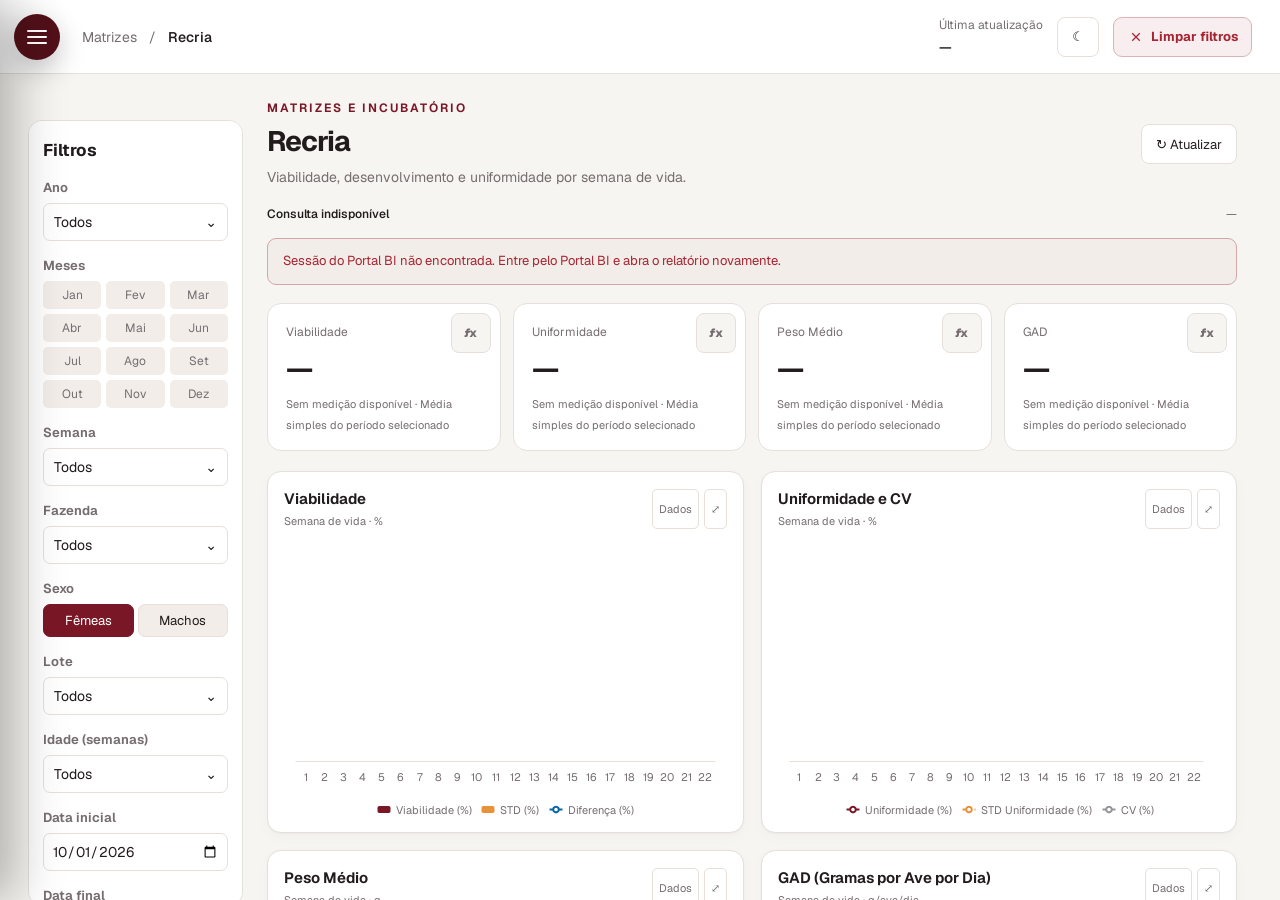
==== commit d3b1b2f9: "Add floating mobile filters for Matrizes Add a responsive, touch-friendly filter panel for mobile an" ====
--- a/index.html
+++ b/index.html
@@ -2,7 +2,7 @@
 <html lang="pt-BR" data-theme="light">
 <head>
   <meta charset="utf-8">
-  <meta name="viewport" content="width=device-width, initial-scale=1">
+  <meta name="viewport" content="width=device-width, initial-scale=1, viewport-fit=cover">
   <meta name="description" content="BI Matrizes — Viabilidade, desenvolvimento e uniformidade por semana de vida.">
   <link rel="icon" href="assets/img/favicon-granja.png">
   <title>BI Matrizes | Recria</title>
@@ -11,7 +11,8 @@
   </script>
   <link rel="stylesheet" href="assets/vendor/geist/index.css">
   <link rel="stylesheet" href="assets/css/zootecnico-base.css?v=20261008-filtros-abertos">
-  <link rel="stylesheet" href="assets/css/matrizes.css?v=20261023-origem-ovos">
+  <link rel="stylesheet" href="assets/css/matrizes.css?v=20261023-busca-lotes">
+  <link rel="stylesheet" href="assets/css/mobile-filters.css?v=20261028-painel-movel">
 </head>
 <body class="matrizes-page" data-page="recria">
   <div id="matrizesApp"></div>
@@ -21,14 +22,17 @@
   <script src="assets/js/api.js?v=20261008-filtros-abertos"></script>
   <script src="assets/js/theme.js?v=20261008-filtros-abertos"></script>
   <script src="assets/js/matrizes-settings.js?v=20261008-filtros-abertos"></script>
-  <script src="assets/js/matrizes-data.js?v=20261008-filtros-abertos"></script>
-  <script src="assets/js/matrizes-pages.js?v=20261023-origem-ovos"></script>
+  <script src="assets/js/matrizes-data.js?v=20261023-periodo-dinamico"></script>
+  <script src="assets/js/matrizes-pages.js?v=20261023-busca-lotes"></script>
   <script src="assets/js/matrizes-sidebar.js?v=20261008-filtros-abertos-sidebar"></script>
   <script src="assets/js/matrizes-formulas.js?v=20261023-origem-ovos"></script>
   <script src="assets/js/matrizes-chart-labels.js?v=20261008-filtros-abertos"></script>
   <script src="assets/js/matrizes-chart-layout.js?v=20261008-filtros-abertos"></script>
   <script src="assets/js/matrizes-chart-style.js?v=20261008-filtros-abertos"></script>
-  <script src="assets/js/matrizes-period-drill.js?v=20261019-dia-semana"></script>
-  <script src="assets/js/matrizes-app.js?v=20261023-origem-ovos"></script>
+  <script src="assets/js/matrizes-filter-search.js?v=20261023-busca-lotes"></script>
+  <script src="assets/js/matrizes-lot-list.js?v=20261023-busca-lotes"></script>
+  <script src="assets/js/matrizes-period-drill.js?v=20261023-busca-lotes"></script>
+  <script src="assets/js/mobile-filters.js?v=20261028-painel-movel"></script>
+  <script src="assets/js/matrizes-app.js?v=20261028-painel-movel"></script>
 </body>
 </html>
--- a/assets/css/matrizes.css
+++ b/assets/css/matrizes.css
@@ -185,4 +185,44 @@
 .mz-origin-flags label:has(input:disabled){opacity:.5;cursor:default}
 .mz-egg-summary{font-size:12px;color:var(--muted-foreground);line-height:1.6;margin:12px 0}
 .mz-egg-records thead th{position:sticky;top:0;z-index:1}
-.mz-egg-records td:nth-child(3),.mz-egg-records td:nth-child(4),.mz-egg-records td:nth-child(5),.mz-egg-records td:nth-child(6){text-align:left}
+.mz-egg-records{min-width:1100px;font-variant-numeric:tabular-nums}
+.mz-data-table.mz-egg-records th,.mz-data-table.mz-egg-records td{text-align:center;vertical-align:middle;padding:10px 12px}
+.mz-egg-records td:nth-child(4){min-width:240px;white-space:normal;line-height:1.45}
+.mz-egg-records tbody th{background:transparent;color:var(--foreground);font-weight:400}
+
+/* Cabeçalhos ordenáveis: botões nativos permitem uso por teclado. */
+.mz-table-sort{display:grid;grid-template-columns:12px auto 12px;align-items:center;justify-content:center;gap:5px;width:100%;min-height:30px;padding:2px 0;border:0;background:transparent;color:inherit;font:inherit;cursor:pointer;text-align:center;white-space:nowrap}
+.mz-table-sort>span:first-child{grid-column:2}
+.mz-table-sort:hover,.mz-egg-records th[aria-sort="ascending"] .mz-table-sort,.mz-egg-records th[aria-sort="descending"] .mz-table-sort{color:var(--primary)}
+.mz-sort-indicator{font-size:10px;opacity:.7;flex-shrink:0}
+
+/* O atributo hidden deve prevalecer sobre display:flex das opções. */
+.mz-options label[hidden],.mz-search-empty[hidden],.mz-filter-search button[hidden]{display:none!important}
+.mz-options{max-height:300px}
+.mz-filter-search{position:sticky;top:0;z-index:3;background:var(--card);padding:4px 0 6px}
+.mz-filter-search .mz-search{margin:0;padding-right:40px;min-height:40px}
+.mz-filter-search button{position:absolute;right:0;top:4px;width:40px;height:40px;border:0;background:transparent;color:var(--muted-foreground);font-size:24px;cursor:pointer}
+.mz-filter-search .mz-search::-webkit-search-cancel-button{-webkit-appearance:none}
+.mz-options .mz-select-all{top:50px;min-height:40px}
+.mz-search-empty{padding:12px 4px;margin:0;font-size:13px}
+@media(max-width:780px){.mz-options{max-height:min(330px,45dvh)}.mz-filter-search .mz-search{font-size:16px}.mz-options .mz-filter-option{min-height:44px;padding:10px 4px}.mz-filter-search button{min-width:44px}}
+
+/* Modo Lote: lista no mesmo card, preservando gr?fico e tabela subjacentes. */
+.mz-chart-card[data-view="lote"]>.mz-chart,.mz-chart-card[data-view="lote"]>.mz-table-wrap,.mz-chart-card[data-view="lote"] [data-table]{display:none!important}
+.mz-lot-list{height:285px;overflow:auto;min-width:0;margin-top:8px;scrollbar-gutter:stable}
+.mz-lot-list[hidden]{display:none}
+.mz-chart-card.expanded .mz-lot-list{flex:1;height:auto;min-height:150px}
+.mz-lot-scope{position:sticky;top:0;z-index:1;background:var(--card);margin:0;padding:8px 2px;color:var(--foreground);font-size:12px;font-weight:600;line-height:1.6}
+.mz-lot-scope>span{display:block;color:var(--muted-foreground);font-size:11px;font-weight:400}
+.mz-lot-rows{list-style:none;margin:0;padding:0}
+.mz-lot-row{display:grid;grid-template-columns:minmax(0,1fr) auto 12px;align-items:center;gap:5px 10px;min-height:70px;padding:11px 2px;border-bottom:1px solid var(--border)}
+.mz-lot-name{min-width:0}.mz-lot-name strong{font-size:14px;overflow-wrap:anywhere}
+.mz-lot-meta{display:block;font-size:10px;line-height:1.5;color:var(--muted-foreground);overflow-wrap:anywhere}
+.mz-lot-value{font-size:20px;font-variant-numeric:tabular-nums;color:var(--foreground);white-space:nowrap}
+.mz-lot-dot{width:10px;height:10px;border-radius:50%;background:#298345}.mz-lot-dot.bad{background:#bf3546}
+.mz-lot-detail{grid-column:1/-1;font-size:10px;line-height:1.5;color:var(--muted-foreground)}
+.mz-lot-track{grid-column:1/-1;height:3px;background:var(--secondary);border-radius:3px;overflow:hidden}
+.mz-lot-track>span{display:block;height:100%;background:var(--primary);border-radius:inherit}
+.mz-lot-more{display:flex;align-items:center;justify-content:space-between;gap:8px;padding:12px 2px;color:var(--muted-foreground);font-size:11px}
+.mz-lot-more button{min-height:44px}.mz-lot-state{padding:35px 10px;text-align:center;font-size:13px;color:var(--muted-foreground)}
+@media(max-width:600px){.mz-lot-row{min-height:54px;padding:12px 2px}.mz-lot-meta,.mz-lot-detail,.mz-lot-track{display:none}.mz-lot-name strong{font-size:14px}.mz-lot-value{font-size:20px}}
--- a/assets/css/mobile-filters.css
+++ b/assets/css/mobile-filters.css
@@ -0,0 +1,82 @@
+/* Painel do BI Zootécnico: medidas/animação preservadas; integração e faixa de tablets adaptadas. */
+.mobile-filter-handle { display:none; }
+.mobile-filter-shell { display:none; }
+.mobile-bi-page .mobile-filter-shell { display:none; }
+.mobile-filter-scroll h2 { margin:4px 0 20px; font-size:20px; letter-spacing:-.025em; }
+.mobile-filter-footer { margin-top:16px; }
+.mobile-filter-actions { display:flex; justify-content:flex-end; gap:10px; }
+.mobile-filter-footer > p,.mobile-filter-apply { display:none; }
+.mobile-filter-toggle,.mobile-filter-expand { font:inherit; cursor:pointer; }
+@media (max-width:1024px), (max-width:1366px) and (pointer:coarse) {
+  .mobile-bi-page .mobile-filters-relocated { display:none; }
+  .mobile-bi-page .mz-layout { grid-template-columns:minmax(0,1fr); padding-bottom:calc(100px + env(safe-area-inset-bottom,0px)); }
+  .mobile-bi-page .mobile-filter-shell {
+    display:block;
+    --mobile-max:600px; --mobile-visible:56px; --mobile-safe-bottom:env(safe-area-inset-bottom,0px);
+    position:fixed; z-index:1100; left:50%; bottom:calc(16px + env(safe-area-inset-bottom,0px));
+    width:152px; height:var(--mobile-max); margin:0; padding:0;
+    transform:translate3d(-50%,calc(var(--mobile-max) - var(--mobile-visible)),0);
+    border:0; border-radius:28px; overflow:visible; pointer-events:none;
+    color:var(--foreground); background:transparent; box-shadow:none;
+    contain:layout style;
+    transition:transform 260ms cubic-bezier(.22,.7,.25,1),width 260ms cubic-bezier(.22,.7,.25,1),border-radius 260ms ease,box-shadow 260ms ease;
+  }
+  .mobile-bi-page .mobile-filter-shell.is-open { width:calc(100% - 24px); max-width:none; border-radius:24px; }
+  .mobile-filter-surface { height:var(--mobile-visible); overflow:hidden; border:1px solid var(--border); border-radius:28px; pointer-events:auto; background:var(--card); box-shadow:0 5px 22px #0002; transition:height 260ms cubic-bezier(.22,.7,.25,1),border-radius 260ms ease,box-shadow 260ms ease; }
+  .is-open .mobile-filter-surface { border-radius:24px; box-shadow:0 12px 48px #0003; }
+  .mobile-bi-page .mobile-filter-shell.is-dragging { transition:none; will-change:transform; }
+  .mobile-filter-handle { display:flex; position:relative; align-items:center; height:56px; padding:0 8px; touch-action:none; user-select:none; }
+  .is-open .mobile-filter-handle::before { content:""; position:absolute; width:30px; height:3px; top:6px; left:calc(50% - 15px); border-radius:8px; background:var(--border); }
+  .mobile-filter-toggle { display:flex; flex:1; align-items:center; justify-content:center; gap:9px; min-height:48px; min-width:0; border:0; border-radius:24px; background:transparent; color:var(--foreground); font-size:14px; font-weight:750; touch-action:none; }
+  .mobile-filter-toggle svg { width:20px; height:20px; flex-shrink:0; color:var(--primary); }
+  .mobile-filter-count { display:inline-grid; place-items:center; min-width:21px; height:21px; padding:0 5px; border-radius:20px; background:var(--primary); color:var(--primary-foreground); font-size:11px; }
+  .mobile-filter-count[hidden] { display:none; }
+  .mobile-filter-chevron { font-size:17px; transition:transform 260ms ease; }
+  .is-open .mobile-filter-chevron { transform:rotate(180deg); }
+  .mobile-filter-expand { display:none; width:44px; height:44px; border:1px solid var(--border); border-radius:50%; background:var(--card); color:var(--primary); font-size:20px; touch-action:none; }
+  .is-open .mobile-filter-expand { display:block; }
+  .mobile-filter-content { opacity:0; visibility:hidden; transition:opacity 160ms ease,visibility 260ms; }
+  .is-open .mobile-filter-content { opacity:1; visibility:visible; }
+  .mobile-filter-scroll { height:calc(var(--mobile-visible) - 156px); min-height:0; overflow-y:auto; overscroll-behavior-y:contain; scrollbar-gutter:stable; padding:6px 18px 16px; -webkit-overflow-scrolling:touch; transition:height 260ms cubic-bezier(.22,.7,.25,1); }
+  .is-dragging .mobile-filter-surface,.is-dragging .mobile-filter-scroll { transition:none; }
+  .mobile-filter-intro { margin-bottom:16px; }
+  .mobile-filter-intro p { font-size:12px; line-height:1.5; }
+  .mobile-bi-page .mobile-filter-shell .mz-filter-fields { display:grid; grid-template-columns:minmax(0,1fr); gap:18px; }
+  .mobile-bi-page .mobile-filter-shell .mz-filter { min-width:0; grid-column:auto; }
+  .mobile-bi-page .mobile-filter-shell .mz-filter > span { font-size:12px; }
+  .mobile-filter-shell .mz-choice summary { min-height:48px; border-radius:12px; font-size:14px; }
+  .mobile-filter-shell .mz-options { position:static; width:100%; min-width:0; max-width:none; margin-top:7px; box-shadow:none; border-radius:12px; }
+  .mobile-filter-shell .mz-filter-option { min-height:44px; font-size:14px; }
+  .mobile-filter-shell .mz-filter-option input { width:18px; height:18px; }
+  .mobile-filter-footer { height:98px; margin:0; padding:8px 16px 12px; border-top:1px solid var(--border); background:var(--card); }
+  .mobile-filter-footer > p { display:block; margin:0 0 8px; min-height:14px; font-size:11px; color:var(--muted-foreground); white-space:nowrap; overflow:hidden; text-overflow:ellipsis; }
+  .mobile-filter-actions { gap:8px; }
+  .mobile-filter-footer .button { min-height:44px; padding:0 12px; border-radius:12px; font-size:12px; }
+  .mobile-filter-footer .mobile-filter-apply { display:flex; flex:1; justify-content:center; align-items:center; gap:8px; background:var(--primary); color:var(--primary-foreground); border:1px solid var(--primary); }
+  .mobile-filter-shell :focus-visible { outline:2px solid var(--primary); outline-offset:2px; }
+  .mobile-bi-page .api-filter-progress { bottom:calc(84px + env(safe-area-inset-bottom,0px)); max-width:calc(100% - 32px); }
+  .mobile-bi-page:has(.side-nav-root.open) .mobile-filter-shell,
+  .mobile-bi-page:has(.mz-chart-card.expanded,dialog[open]) .mobile-filter-shell { visibility:hidden; pointer-events:none; }
+}
+@media (prefers-reduced-motion:reduce) {
+  .mobile-bi-page .mobile-filter-shell,.mobile-filter-surface,.mobile-filter-scroll,.mobile-filter-content,.mobile-filter-chevron { transition:none !important; }
+}
+
+/* Integração Matrizes; aplica-se também ao PWA, sem depender do display-mode. */
+@media (max-width:1024px), (max-width:1366px) and (pointer:coarse) {
+  .mobile-bi-page .mobile-filter-shell .mz-filter-fields { margin:0; align-items:start; }
+  .mobile-filter-shell .mz-filter { margin:0; }
+  .mobile-filter-shell .mz-choice summary,.mobile-filter-shell input[type=date],.mobile-filter-shell .mz-sex button,.mobile-filter-shell .mz-months button { min-height:48px; align-items:center; }
+  .mobile-filter-shell .mz-options { max-height:min(330px,42dvh); padding:4px 6px; }
+  .mobile-filter-shell .mz-filter-search input { min-height:48px; font-size:16px; }
+  .mobile-filter-shell .mz-filter-search button { height:48px; }
+  .mobile-filter-shell .mz-select-all { top:58px; min-height:44px; }
+  .mobile-filter-shell .mz-origin-flags label { min-height:48px; }
+  .mobile-filter-shell .mz-origin-filter { padding:0; }
+  .mobile-filter-shell #clearFilters { display:flex; align-items:center; justify-content:center; gap:5px; flex:0 0 auto; }
+  .mobile-filter-shell #clearFilters .mz-clear-label { display:inline; }
+  .mobile-filter-shell #clearFilters svg { width:16px; height:16px; }
+  .mobile-filter-shell .mobile-filter-actions { align-items:center; }
+  .mobile-filter-shell .mobile-filter-footer { height:100px; }
+  .mobile-bi-page:has(.mobile-filter-shell.is-open) .api-filter-progress { visibility:hidden; }
+}
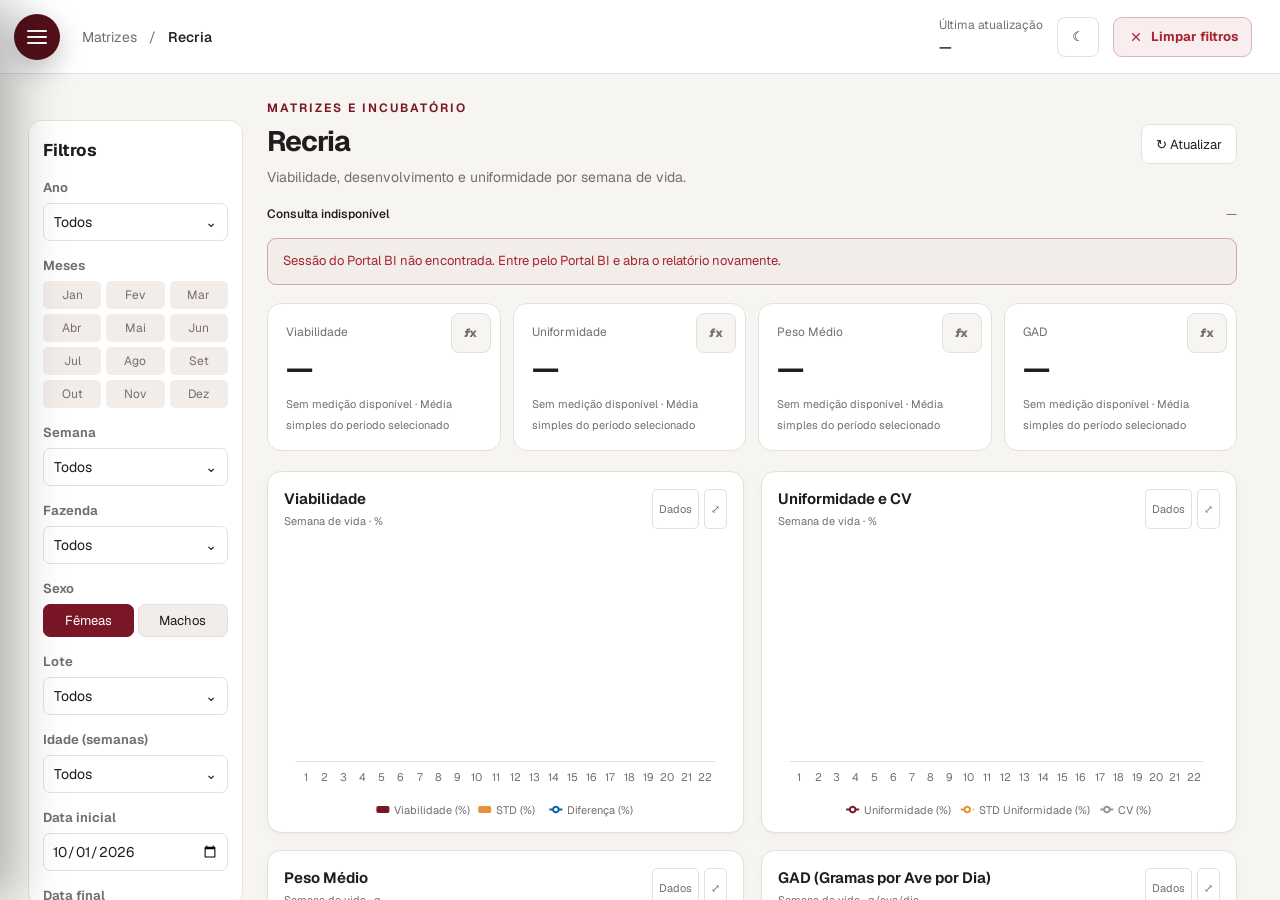
==== commit 14960537: "Identifica fazendas por código e ajusta precisão Separa fazendas homônimas pela identidade numérica," ====
--- a/index.html
+++ b/index.html
@@ -22,17 +22,17 @@
   <script src="assets/js/api.js?v=20261008-filtros-abertos"></script>
   <script src="assets/js/theme.js?v=20261008-filtros-abertos"></script>
   <script src="assets/js/matrizes-settings.js?v=20261008-filtros-abertos"></script>
-  <script src="assets/js/matrizes-data.js?v=20261023-periodo-dinamico"></script>
-  <script src="assets/js/matrizes-pages.js?v=20261023-busca-lotes"></script>
+  <script src="assets/js/matrizes-data.js?v=20261106-fazenda-codigo"></script>
+  <script src="assets/js/matrizes-pages.js?v=20261106-duas-casas"></script>
   <script src="assets/js/matrizes-sidebar.js?v=20261008-filtros-abertos-sidebar"></script>
-  <script src="assets/js/matrizes-formulas.js?v=20261023-origem-ovos"></script>
-  <script src="assets/js/matrizes-chart-labels.js?v=20261008-filtros-abertos"></script>
-  <script src="assets/js/matrizes-chart-layout.js?v=20261008-filtros-abertos"></script>
-  <script src="assets/js/matrizes-chart-style.js?v=20261008-filtros-abertos"></script>
+  <script src="assets/js/matrizes-formulas.js?v=20261106-duas-casas"></script>
+  <script src="assets/js/matrizes-chart-labels.js?v=20261106-duas-casas"></script>
+  <script src="assets/js/matrizes-chart-layout.js?v=20261106-duas-casas"></script>
+  <script src="assets/js/matrizes-chart-style.js?v=20261106-duas-casas"></script>
   <script src="assets/js/matrizes-filter-search.js?v=20261023-busca-lotes"></script>
-  <script src="assets/js/matrizes-lot-list.js?v=20261023-busca-lotes"></script>
+  <script src="assets/js/matrizes-lot-list.js?v=20261106-duas-casas"></script>
   <script src="assets/js/matrizes-period-drill.js?v=20261023-busca-lotes"></script>
   <script src="assets/js/mobile-filters.js?v=20261028-painel-movel"></script>
-  <script src="assets/js/matrizes-app.js?v=20261028-painel-movel"></script>
+  <script src="assets/js/matrizes-app.js?v=20261106-fazenda-codigo"></script>
 </body>
 </html>
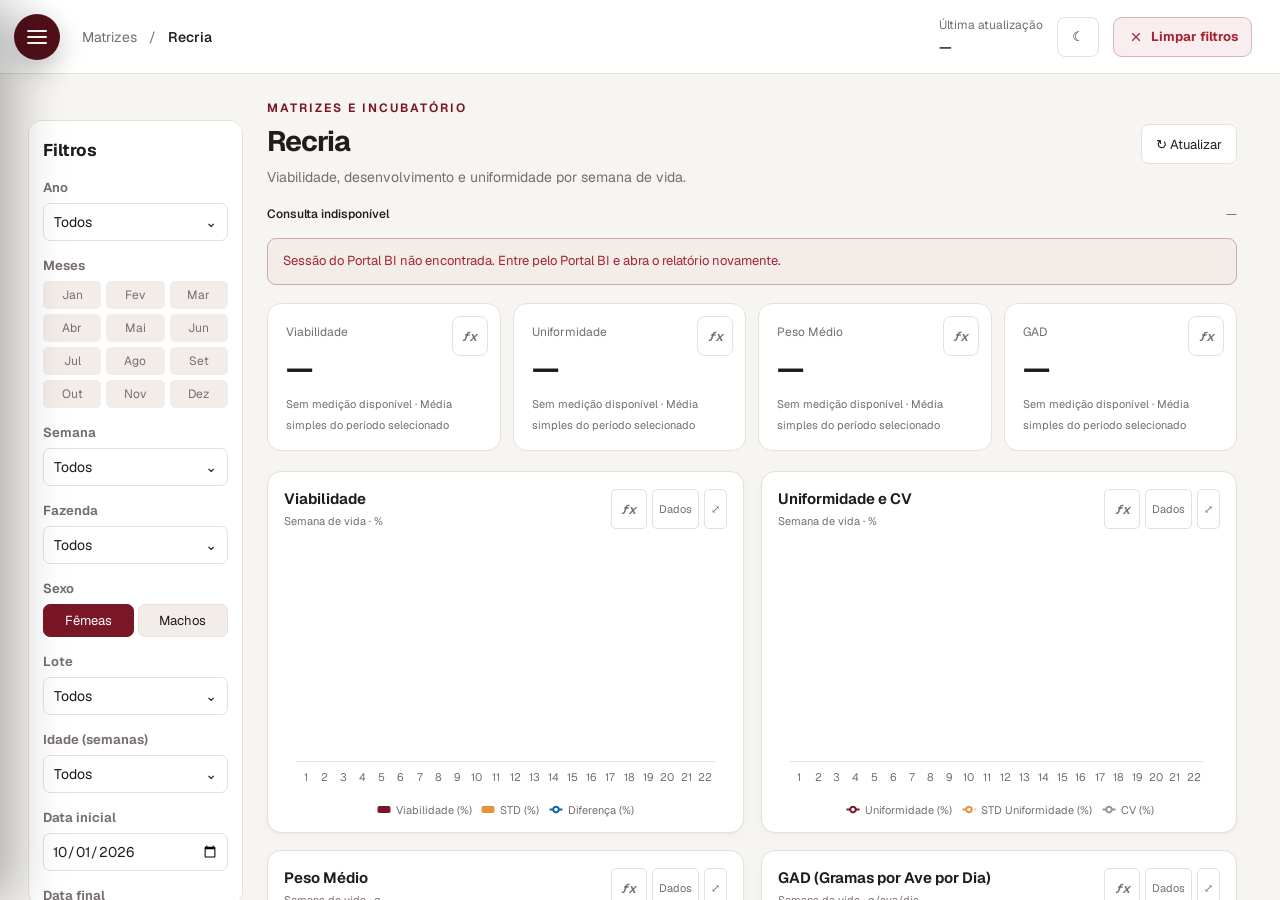
==== commit fcdb295d: "Padroniza fórmulas dos indicadores Adiciona um registro centralizado de fórmulas e um modal acessíve" ====
--- a/index.html
+++ b/index.html
@@ -11,8 +11,9 @@
   </script>
   <link rel="stylesheet" href="assets/vendor/geist/index.css">
   <link rel="stylesheet" href="assets/css/zootecnico-base.css?v=20261008-filtros-abertos">
-  <link rel="stylesheet" href="assets/css/matrizes.css?v=20261023-busca-lotes">
+  <link rel="stylesheet" href="assets/css/matrizes.css?v=20261106-fx">
   <link rel="stylesheet" href="assets/css/mobile-filters.css?v=20261028-painel-movel">
+  <link rel="stylesheet" href="assets/css/indicator-formulas.css?v=20261106-fx">
 </head>
 <body class="matrizes-page" data-page="recria">
   <div id="matrizesApp"></div>
@@ -24,8 +25,10 @@
   <script src="assets/js/matrizes-settings.js?v=20261008-filtros-abertos"></script>
   <script src="assets/js/matrizes-data.js?v=20261106-fazenda-codigo"></script>
   <script src="assets/js/matrizes-pages.js?v=20261106-duas-casas"></script>
+  <script src="assets/js/formulas-registry.js?v=20261106-fx"></script>
+  <script src="assets/js/indicator-formulas.js?v=20261106-fx"></script>
   <script src="assets/js/matrizes-sidebar.js?v=20261008-filtros-abertos-sidebar"></script>
-  <script src="assets/js/matrizes-formulas.js?v=20261106-duas-casas"></script>
+  <script src="assets/js/matrizes-formulas.js?v=20261106-fx"></script>
   <script src="assets/js/matrizes-chart-labels.js?v=20261106-duas-casas"></script>
   <script src="assets/js/matrizes-chart-layout.js?v=20261106-duas-casas"></script>
   <script src="assets/js/matrizes-chart-style.js?v=20261106-duas-casas"></script>
@@ -33,6 +36,6 @@
   <script src="assets/js/matrizes-lot-list.js?v=20261106-duas-casas"></script>
   <script src="assets/js/matrizes-period-drill.js?v=20261023-busca-lotes"></script>
   <script src="assets/js/mobile-filters.js?v=20261028-painel-movel"></script>
-  <script src="assets/js/matrizes-app.js?v=20261106-fazenda-codigo"></script>
+  <script src="assets/js/matrizes-app.js?v=20261106-fx"></script>
 </body>
 </html>
--- a/assets/css/matrizes.css
+++ b/assets/css/matrizes.css
@@ -130,10 +130,6 @@
 
 .mz-kpi { position:relative; padding-right:45px; }
 .mz-formula-button { position:absolute; top:9px; right:9px; }
-.mz-formula-dialog { width:min(620px,calc(100vw - 28px)); max-height:85vh; overflow:auto; padding:24px; border:1px solid var(--border); border-radius:var(--radius); background:var(--card); color:var(--foreground); font-family:"Geist Variable",sans-serif; }
-.mz-formula-dialog::backdrop { background:#0008; }
-.mz-formula-dialog h2 { margin:0 0 15px; font-size:20px; }
-.mz-formula-dialog p { font-size:14px; line-height:1.6; }
 
 .mz-selection-status { margin:10px 0 16px; }
 .mz-selection-status.hidden { display:none; }
--- a/assets/css/indicator-formulas.css
+++ b/assets/css/indicator-formulas.css
@@ -0,0 +1,38 @@
+/* Forma do componente BI-PCP; cores e fonte pertencem ao dashboard local. */
+.if-button{display:inline-flex;align-items:center;justify-content:center;width:36px;min-width:36px;height:36px;padding:6px;border:1px solid var(--border);border-radius:8px;background:var(--card);color:var(--muted-foreground);font-family:inherit;font-style:italic;font-weight:600;font-size:13px;line-height:1;cursor:pointer;flex-shrink:0;vertical-align:middle}
+.if-button:hover{background:var(--secondary);color:var(--primary)}
+.if-button:focus-visible,.if-close:focus-visible{outline:3px solid var(--primary);outline-offset:2px}
+[data-formula-mount]{display:inline-flex;align-items:center;flex-shrink:0}
+.if-formula-header{display:flex;align-items:center;justify-content:space-between;gap:8px;min-width:0}
+.if-formula-header>.if-button{margin-left:auto}
+.if-formula-header>div:first-child{min-width:0}
+.if-dialog{width:min(660px,calc(100vw - 32px));max-width:calc(100vw - 32px);max-height:calc(100dvh - 40px);box-sizing:border-box;margin:auto;padding:0;border:1px solid var(--border);border-radius:16px;background:var(--card);color:var(--foreground);box-shadow:0 24px 70px #0003;font:14px/1.6 var(--font-sans,"Geist Variable",system-ui,sans-serif);overflow:hidden}
+.if-dialog[open]{display:flex;flex-direction:column}
+.if-dialog::backdrop{background:#0006;backdrop-filter:blur(3px)}
+.if-dialog-header{display:flex;align-items:flex-start;justify-content:space-between;gap:16px;padding:20px 20px 14px;flex-shrink:0;border-bottom:1px solid var(--border)}
+.if-dialog .if-eyebrow{margin:0;font-size:11px;font-weight:700;letter-spacing:.07em;color:var(--primary)}
+.if-dialog h2{margin:1px 0 0;font-size:24px;line-height:1.25;color:inherit}
+.if-close{display:flex;align-items:center;justify-content:center;flex-shrink:0;width:40px;height:40px;border:1px solid var(--border);border-radius:9px;background:var(--card);color:inherit;font-size:22px;cursor:pointer}
+.if-dialog-content{min-height:0;overflow-y:auto;overscroll-behavior:contain;padding:0 20px 20px;scrollbar-gutter:stable}
+.if-metric{padding:18px 0;border-bottom:1px solid var(--border);scroll-margin-top:10px}
+.if-metric:last-child{border-bottom:0}
+.if-metric.if-selected{background:color-mix(in srgb,var(--primary) 5%,transparent);box-shadow:inset 3px 0 var(--primary);padding-left:12px;padding-right:8px;border-radius:8px}
+.if-dialog h3{font-size:17px;margin:0 0 8px}.if-dialog h4{font-size:14px;margin:15px 0 7px}
+.if-dialog .if-label{font-size:10px;font-weight:700;color:var(--muted-foreground);margin:12px 0 4px}
+.if-expression{white-space:pre-wrap;overflow-wrap:anywhere;background:var(--secondary);border:1px solid var(--border);border-radius:8px;padding:12px;margin:0;font:12px/1.6 ui-monospace,Consolas,monospace}
+.if-dialog p{margin:5px 0}.if-columns{display:flex;flex-wrap:wrap;gap:5px}
+.if-columns code{background:var(--secondary);padding:3px 5px;border-radius:4px;font:11px/1.6 ui-monospace,Consolas,monospace;overflow-wrap:anywhere}
+.if-dialog ol,.if-dialog ul{margin:7px 0;padding-left:22px}.if-dialog li{padding:3px 0}
+.if-reference{margin-top:12px}.if-reference summary{color:var(--primary);font-size:12px;font-weight:600;cursor:pointer;min-height:36px;padding-top:8px}
+.if-reference pre{white-space:pre-wrap;overflow-wrap:anywhere;max-height:330px;overflow:auto;overscroll-behavior:contain;background:var(--secondary);border-radius:8px;padding:12px;font:11px/1.6 ui-monospace,Consolas,monospace}
+.if-rules{border:1px solid color-mix(in srgb,var(--primary) 25%,var(--border));border-radius:8px;padding:8px 12px;margin-top:12px;background:color-mix(in srgb,var(--primary) 5%,var(--card))}.if-rules h4{margin:0;color:var(--primary)}
+.if-pending{font-size:12px;color:var(--muted-foreground)}
+.if-catalog-card{padding:16px}.if-catalog-card h3{font-size:15px;margin:0}
+@media(max-width:767px){.if-button{width:44px;min-width:44px;height:44px}.if-dialog{width:calc(100vw - 20px);max-width:calc(100vw - 20px);max-height:calc(100dvh - 24px)}.if-dialog-header{padding:16px;gap:10px}.if-dialog-content{padding:0 16px 16px}.if-dialog h2{font-size:21px}.if-close{width:44px;height:44px}.if-formula-header{flex-wrap:wrap}.if-reference summary{min-height:44px}.if-dialog li{padding:4px 0}}
+@media(prefers-reduced-motion:reduce){.if-dialog *{scroll-behavior:auto!important}}
+/* Integração local Matrizes; nenhum recurso depende de outro repositório. */
+.mz-kpi>[data-formula-mount]{position:absolute;right:12px;top:12px;display:inline-flex;padding:0}
+.mz-kpi>span:not([data-formula-mount]){padding-right:42px}
+.mz-chart-actions [data-formula-mount]{flex-shrink:0}
+.mz-chart-actions .if-button{width:36px;min-width:36px;height:36px;padding:6px;font-size:13px;font-style:italic}
+@media(max-width:767px){.mz-chart-actions .if-button{width:44px;min-width:44px;height:44px}.mz-kpi>span:not([data-formula-mount]){padding-right:45px}}
